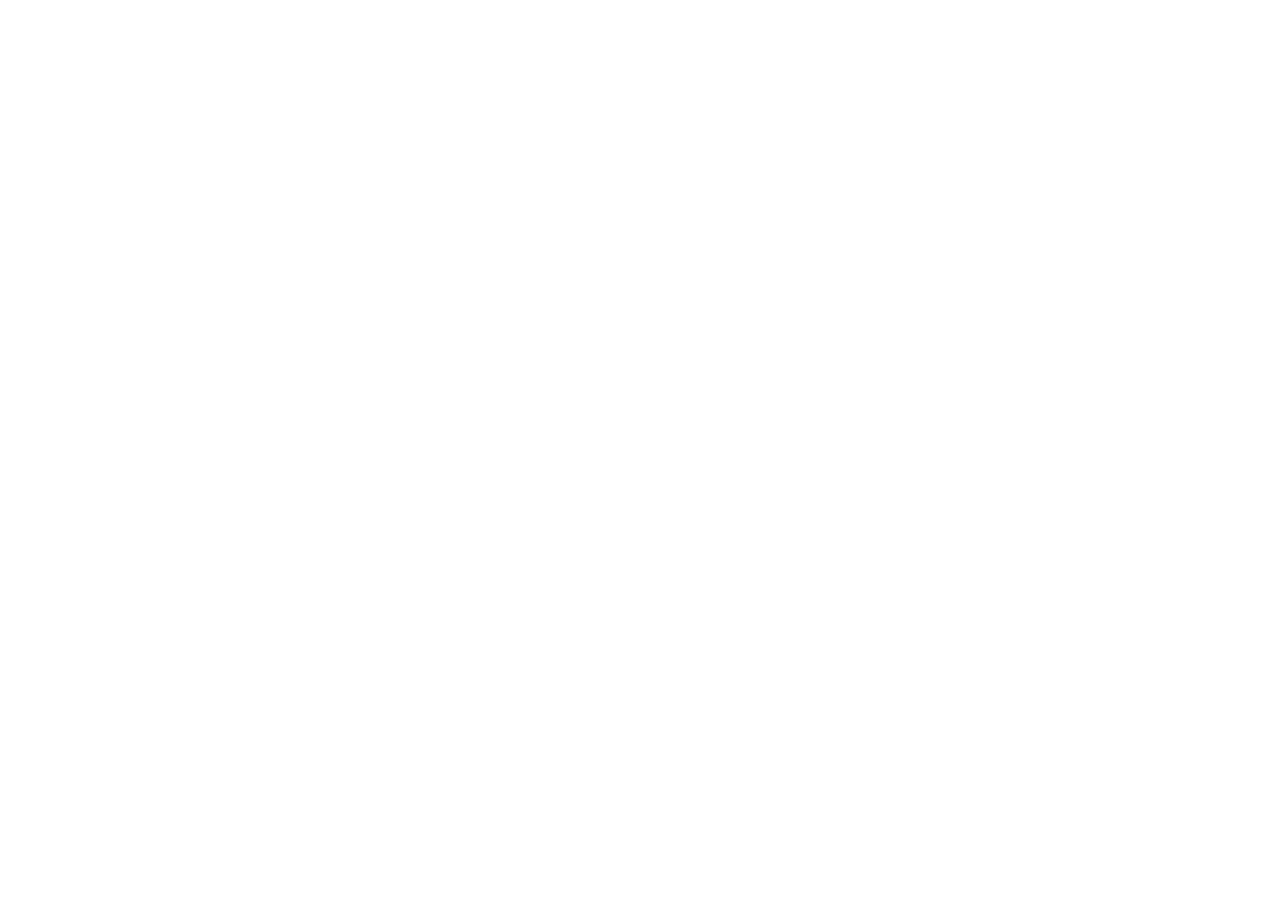
==== index.html @ c1594e07 "1st commit" ====
<html>
<head>
    <script src="https://cdnjs.cloudflare.com/ajax/libs/jquery/3.1.1/jquery.min.js"></script> 
    <script src="https://codepen.io/OfficialAntarctica/pen/2677821722cd9e02c2c882a17c5b2072.js?2"></script> 

</head>
<body>

<div class="base"> 
    <div class="menu"> 
      <div class="icon"> 
          <div class="bar"></div> 
       </div> 
    </div> 
    <div class="icons"> 
       <i class="fa fa-user" aria-hidden="true"></i> 
       <i class="fa fa-calendar-o" aria-hidden="true"></i> 
       <i class="fa fa-tachometer" aria-hidden="true"></i> 
    </div> 
    <div class="section"> 
       <div class="cover1"> 
          <div class="cover2"> 
             <a class="content" href="#calender"></a> 
          </div> 
      </div> 
    </div> 
    <a class="section-static top" href="#profile"></a> 
    <a class="section-static bottom" href="#dashboard"></a> 
 </div> 
</body>
</html>
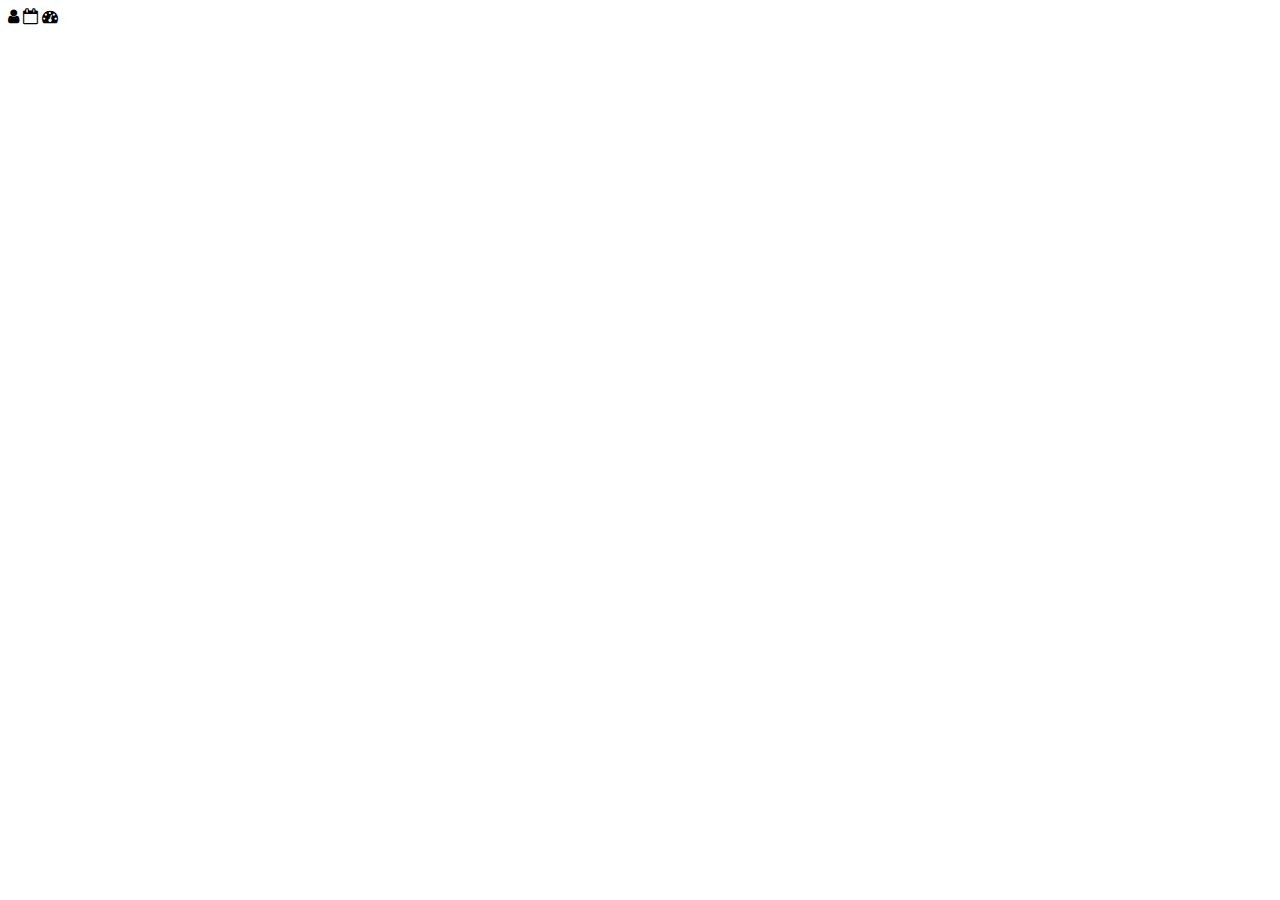
==== commit e53a08ba: "1" ====
--- a/index.html
+++ b/index.html
@@ -1,8 +1,15 @@
+<!DOCTYPE html>
 <html>
 <head>
     <script src="https://cdnjs.cloudflare.com/ajax/libs/jquery/3.1.1/jquery.min.js"></script> 
     <script src="https://codepen.io/OfficialAntarctica/pen/2677821722cd9e02c2c882a17c5b2072.js?2"></script> 
-
+    <link href="https://cdnjs.cloudflare.com/ajax/libs/font-awesome/4.7.0/css/font-awesome.min.css" rel="stylesheet" />
+  <link rel="stylesheet/scss" type="text/css" href="style.scss">
+   <script>
+       $(".menu").click(function(){ 
+       $(this).parent().toggleClass("close"); 
+       }); 
+    </script>
 </head>
 <body>
 
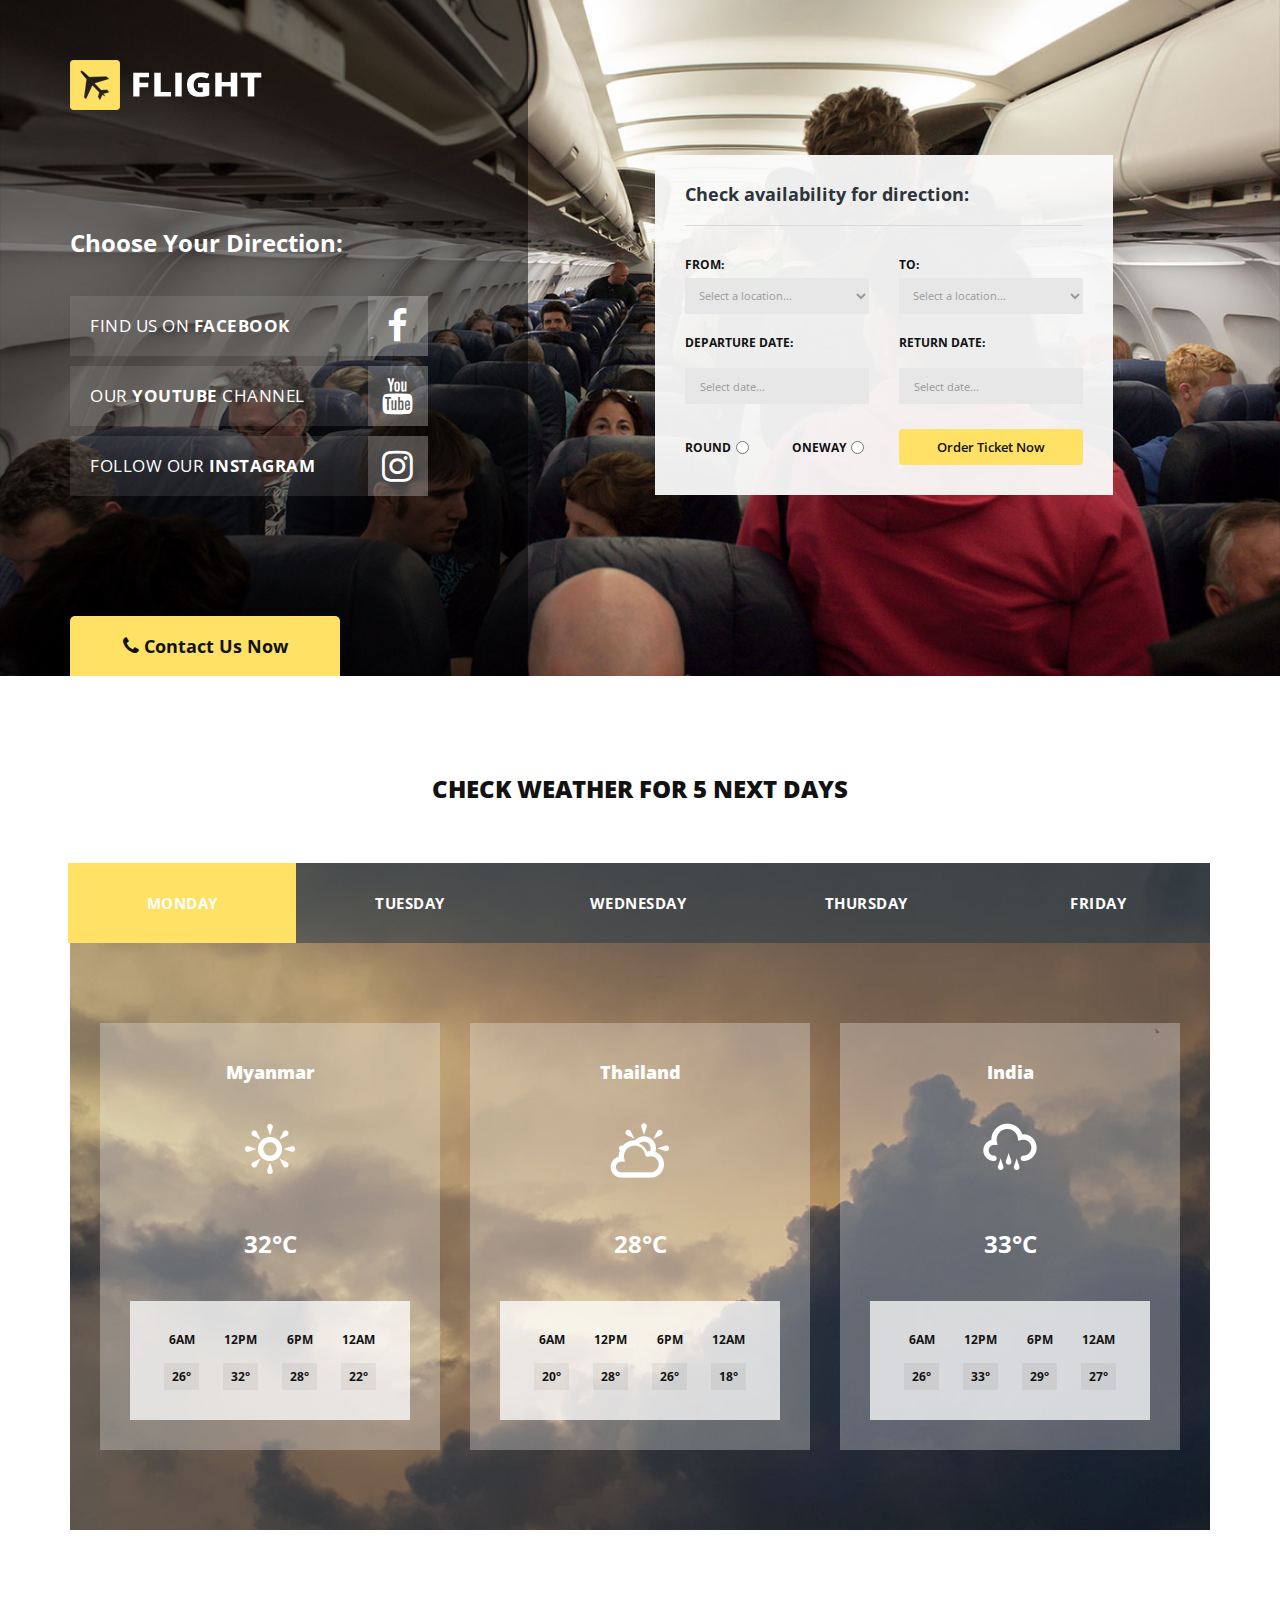
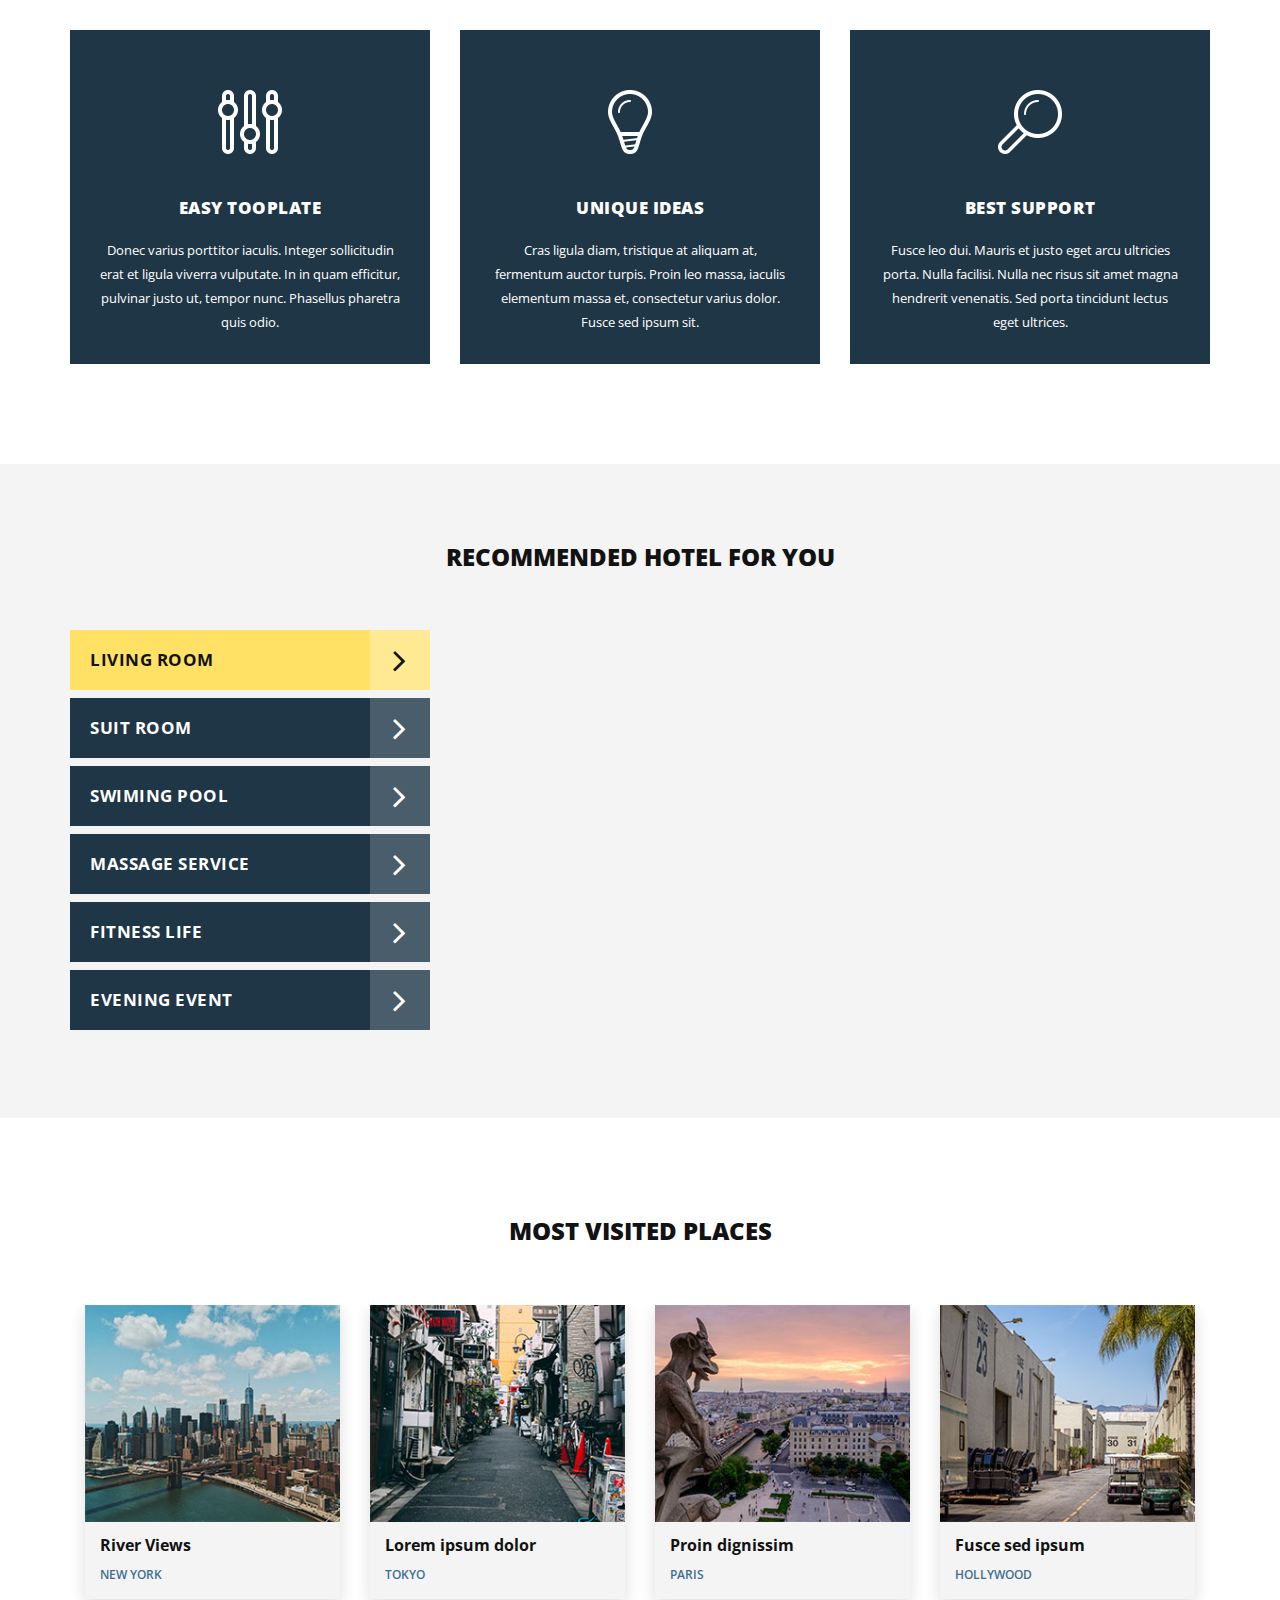
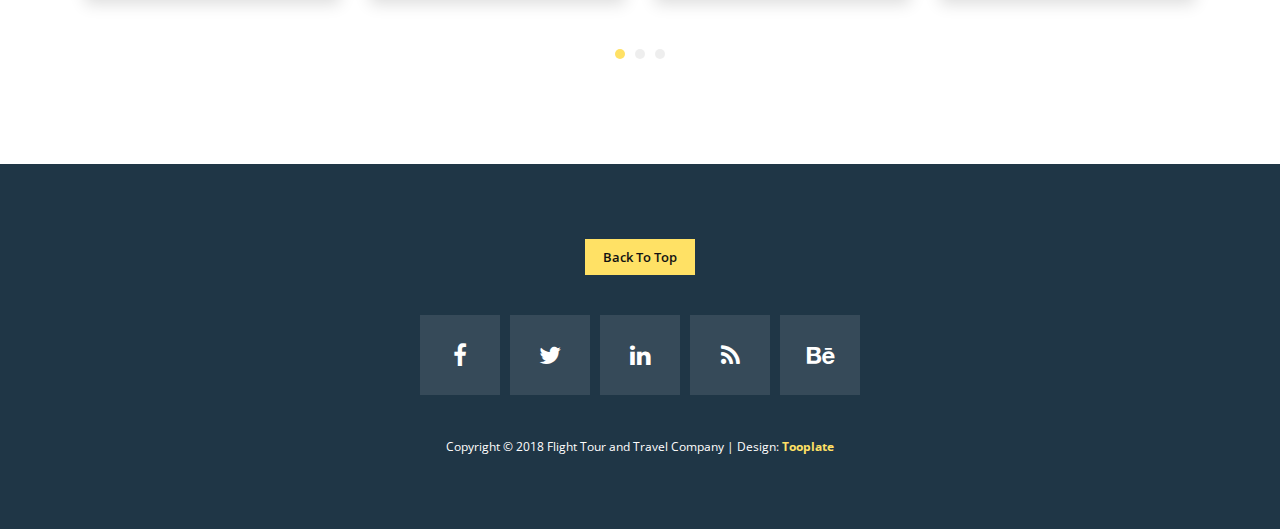
==== commit 2e93552b: "1" ====
--- a/index.html
+++ b/index.html
@@ -1,38 +1,759 @@
 <!DOCTYPE html>
 <html>
-<head>
-    <script src="https://cdnjs.cloudflare.com/ajax/libs/jquery/3.1.1/jquery.min.js"></script> 
-    <script src="https://codepen.io/OfficialAntarctica/pen/2677821722cd9e02c2c882a17c5b2072.js?2"></script> 
-    <link href="https://cdnjs.cloudflare.com/ajax/libs/font-awesome/4.7.0/css/font-awesome.min.css" rel="stylesheet" />
-  <link rel="stylesheet/scss" type="text/css" href="style.scss">
-   <script>
-       $(".menu").click(function(){ 
-       $(this).parent().toggleClass("close"); 
-       }); 
+    <head>
+        <meta charset="utf-8">
+        <meta http-equiv="X-UA-Compatible" content="IE=edge,chrome=1">
+<!--
+
+Template 2093 Flight
+
+http://www.tooplate.com/view/2093-flight
+
+-->
+    	<title>Flight - Travel and Tour</title>
+    
+        <meta name="description" content="">
+        <meta name="viewport" content="width=device-width, initial-scale=1">
+        <link rel="apple-touch-icon" href="apple-touch-icon.png">
+
+        <link rel="stylesheet" href="css/bootstrap.min.css">
+        <link rel="stylesheet" href="css/bootstrap-theme.min.css">
+        <link rel="stylesheet" href="css/fontAwesome.css">
+        <link rel="stylesheet" href="css/hero-slider.css">
+        <link rel="stylesheet" href="css/owl-carousel.css">
+        <link rel="stylesheet" href="css/datepicker.css">
+        <link rel="stylesheet" href="css/tooplate-style.css">
+
+        <link href="https://fonts.googleapis.com/css?family=Open+Sans:300,400,600,700,800" rel="stylesheet">
+
+        <script src="js/vendor/modernizr-2.8.3-respond-1.4.2.min.js"></script>
+    </head>
+
+<body>
+
+    
+    <section class="banner" id="top">
+        <div class="container">
+            <div class="row">
+                <div class="col-md-5">
+                    <div class="left-side">
+                        <div class="logo">
+                            <img src="img/logo.png" alt="Flight Template">
+                        </div>
+                        <div class="tabs-content">
+                            <h4>Choose Your Direction:</h4>
+                            <ul class="social-links">
+                                <li><a href="http://facebook.com">Find us on <em>Facebook</em><i class="fa fa-facebook"></i></a></li>
+                                <li><a href="http://youtube.com">Our <em>YouTube</em> Channel<i class="fa fa-youtube"></i></a></li>
+                                <li><a href="http://instagram.com">Follow our <em>instagram</em><i class="fa fa-instagram"></i></a></li>
+                            </ul>
+                        </div>
+                        <div class="page-direction-button">
+                            <a href="contact.html"><i class="fa fa-phone"></i>Contact Us Now</a>
+                        </div>
+                    </div>
+                </div>
+                <div class="col-md-5 col-md-offset-1">
+                    <section id="first-tab-group" class="tabgroup">
+                        <div id="tab1">
+                            <div class="submit-form">
+                                <h4>Check availability for <em>direction</em>:</h4>
+                                <form id="form-submit" action="" method="get">
+                                    <div class="row">
+                                        <div class="col-md-6">
+                                            <fieldset>
+                                                <label for="from">From:</label>
+                                                <select required name='from' onchange='this.form.()'>
+                                                    <option value="">Select a location...</option>
+                                                    <option value="Cambodia">Cambodia</option>
+                                                    <option value="Hong Kong">Hong Kong</option>
+                                                    <option value="India">India</option>
+                                                    <option value="Japan">Japan</option>
+                                                    <option value="Korea">Korea</option>
+                                                    <option value="Laos">Laos</option>
+                                                    <option value="Myanmar">Myanmar</option>
+                                                    <option value="Singapore">Singapore</option>
+                                                    <option value="Thailand">Thailand</option>
+                                                    <option value="Vietnam">Vietnam</option>
+                                                </select>
+                                            </fieldset>
+                                        </div>
+                                        <div class="col-md-6">
+                                            <fieldset>
+                                                <label for="to">To:</label>
+                                                <select required name='to' onchange='this.form.()'>
+                                                    <option value="">Select a location...</option>
+                                                    <option value="Cambodia">Cambodia</option>
+                                                    <option value="Hong Kong">Hong Kong</option>
+                                                    <option value="India">India</option>
+                                                    <option value="Japan">Japan</option>
+                                                    <option value="Korea">Korea</option>
+                                                    <option value="Laos">Laos</option>
+                                                    <option value="Myanmar">Myanmar</option>
+                                                    <option value="Singapore">Singapore</option>
+                                                    <option value="Thailand">Thailand</option>
+                                                    <option value="Vietnam">Vietnam</option>
+                                                </select>
+                                            </fieldset>
+                                        </div>
+                                        <div class="col-md-6">
+                                            <fieldset>
+                                                <label for="departure">Departure date:</label>
+                                                <input name="deparure" type="text" class="form-control date" id="deparure" placeholder="Select date..." required="" onchange='this.form.()'>
+                                            </fieldset>
+                                        </div>
+                                        <div class="col-md-6">
+                                            <fieldset>
+                                                <label for="return">Return date:</label>
+                                                <input name="return" type="text" class="form-control date" id="return" placeholder="Select date..." required="" onchange='this.form.()'>
+                                            </fieldset>
+                                        </div>
+                                        <div class="col-md-6">
+                                            <div class="radio-select">
+                                                <div class="row">
+                                                    <div class="col-md-6 col-sm-6 col-xs-6">
+                                                        <label for="round">Round</label>
+                                                        <input type="radio" name="trip" id="round" value="round" required="required"onchange='this.form.()'>
+                                                    </div>
+                                                    <div class="col-md-6 col-sm-6 col-xs-6">
+                                                        <label for="oneway">Oneway</label>
+                                                        <input type="radio" name="trip" id="oneway" value="one-way" required="required"onchange='this.form.()'>
+                                                    </div>
+                                                </div>
+                                            </div>
+                                        </div>
+                                        <div class="col-md-6">
+                                            <fieldset>
+                                                <button type="submit" id="form-submit" class="btn">Order Ticket Now</button>
+                                            </fieldset>
+                                        </div>
+                                    </div>
+                                </form>
+                            </div>
+                        </div>
+                    </section>
+                </div>
+            </div>
+        </div>
+    </section>
+
+
+
+    <div class="tabs-content" id="weather">
+        <div class="container">
+            <div class="row">
+                <div class="col-md-12">
+                    <div class="section-heading">
+                        <h2>Check Weather For 5 NEXT Days</h2>
+                    </div>
+                </div>
+                <div class="wrapper">
+                    <div class="col-md-12">
+                        <div class="weather-content">
+                            <div class="row">
+                                <div class="col-md-12">
+                                    <ul class="tabs clearfix" data-tabgroup="second-tab-group">
+                                        <li><a href="#monday" class="active">Monday</a></li>
+                                        <li><a href="#tuesday">Tuesday</a></li>
+                                        <li><a href="#wednesday">Wednesday</a></li>
+                                        <li><a href="#thursday">Thursday</a></li>
+                                        <li><a href="#friday">Friday</a></li>
+                                    </ul>    
+                                </div>
+                                <div class="col-md-12">
+                                    <section id="second-tab-group" class="weathergroup">
+                                        <div id="monday">
+                                            <div class="row">
+                                                <div class="col-md-4">
+                                                    <div class="weather-item">
+                                                        <h6>Myanmar</h6>
+                                                        <div class="weather-icon">
+                                                            <img src="img/weather-icon-03.png" alt="">
+                                                        </div>
+                                                        <span>32&deg;C</span>
+                                                        <ul class="time-weather">
+                                                            <li>6AM <span>26&deg;</span></li>
+                                                            <li>12PM <span>32&deg;</span></li>
+                                                            <li>6PM <span>28&deg;</span></li>
+                                                            <li>12AM <span>22&deg;</span></li>
+                                                        </ul>
+                                                    </div>
+                                                </div>
+                                                <div class="col-md-4">
+                                                    <div class="weather-item">
+                                                        <h6>Thailand</h6>
+                                                        <div class="weather-icon">
+                                                            <img src="img/weather-icon-02.png" alt="">
+                                                        </div>
+                                                        <span>28&deg;C</span>
+                                                        <ul class="time-weather">
+                                                            <li>6AM <span>20&deg;</span></li>
+                                                            <li>12PM <span>28&deg;</span></li>
+                                                            <li>6PM <span>26&deg;</span></li>
+                                                            <li>12AM <span>18&deg;</span></li>
+                                                        </ul>
+                                                    </div>
+                                                </div>
+                                                <div class="col-md-4">
+                                                    <div class="weather-item">
+                                                        <h6>India</h6>
+                                                        <div class="weather-icon">
+                                                            <img src="img/weather-icon-01.png" alt="">
+                                                        </div>
+                                                        <span>33&deg;C</span>
+                                                        <ul class="time-weather">
+                                                            <li>6AM <span>26&deg;</span></li>
+                                                            <li>12PM <span>33&deg;</span></li>
+                                                            <li>6PM <span>29&deg;</span></li>
+                                                            <li>12AM <span>27&deg;</span></li>
+                                                        </ul>
+                                                    </div>
+                                                </div>
+                                            </div>
+                                        </div>
+                                        <div id="tuesday">
+                                            <div class="row">
+                                                <div class="col-md-4">
+                                                    <div class="weather-item">
+                                                        <h6>Myanmar</h6>
+                                                        <div class="weather-icon">
+                                                            <img src="img/weather-icon-02.png" alt="">
+                                                        </div>
+                                                        <span>28&deg;C</span>
+                                                        <ul class="time-weather">
+                                                            <li>6AM <span>18&deg;</span></li>
+                                                            <li>12PM <span>27&deg;</span></li>
+                                                            <li>6PM <span>25&deg;</span></li>
+                                                            <li>12AM <span>17&deg;</span></li>
+                                                        </ul>
+                                                    </div>
+                                                </div>
+                                                <div class="col-md-4">
+                                                    <div class="weather-item">
+                                                        <h6>Thailand</h6>
+                                                        <div class="weather-icon">
+                                                            <img src="img/weather-icon-03.png" alt="">
+                                                        </div>
+                                                        <span>31&deg;C</span>
+                                                        <ul class="time-weather">
+                                                            <li>6AM <span>19&deg;</span></li>
+                                                            <li>12PM <span>28&deg;</span></li>
+                                                            <li>6PM <span>22&deg;</span></li>
+                                                            <li>12AM <span>18&deg;</span></li>
+                                                        </ul>
+                                                    </div>
+                                                </div>
+                                                <div class="col-md-4">
+                                                    <div class="weather-item">
+                                                        <h6>India</h6>
+                                                        <div class="weather-icon">
+                                                            <img src="img/weather-icon-01.png" alt="">
+                                                        </div>
+                                                        <span>26&deg;C</span>
+                                                        <ul class="time-weather">
+                                                            <li>6AM <span>19&deg;</span></li>
+                                                            <li>12PM <span>26&deg;</span></li>
+                                                            <li>6PM <span>22&deg;</span></li>
+                                                            <li>12AM <span>20&deg;</span></li>
+                                                        </ul>
+                                                    </div>
+                                                </div>
+                                            </div>
+                                        </div>
+                                        <div id="wednesday">
+                                            <div class="row">
+                                                <div class="col-md-4">
+                                                    <div class="weather-item">
+                                                        <h6>Myanmar</h6>
+                                                        <div class="weather-icon">
+                                                            <img src="img/weather-icon-03.png" alt="">
+                                                        </div>
+                                                        <span>31&deg;C</span>
+                                                        <ul class="time-weather">
+                                                            <li>6AM <span>19&deg;</span></li>
+                                                            <li>12PM <span>28&deg;</span></li>
+                                                            <li>6PM <span>22&deg;</span></li>
+                                                            <li>12AM <span>18&deg;</span></li>
+                                                        </ul>
+                                                    </div>
+                                                </div>
+                                                <div class="col-md-4">
+                                                    <div class="weather-item">
+                                                        <h6>Thailand</h6>
+                                                        <div class="weather-icon">
+                                                            <img src="img/weather-icon-01.png" alt="">
+                                                        </div>
+                                                        <span>34&deg;C</span>
+                                                        <ul class="time-weather">
+                                                            <li>6AM <span>28&deg;</span></li>
+                                                            <li>12PM <span>34&deg;</span></li>
+                                                            <li>6PM <span>30&deg;</span></li>
+                                                            <li>12AM <span>29&deg;</span></li>
+                                                        </ul>
+                                                    </div>
+                                                </div>
+                                                <div class="col-md-4">
+                                                    <div class="weather-item">
+                                                        <h6>India</h6>
+                                                        <div class="weather-icon">
+                                                            <img src="img/weather-icon-02.png" alt="">
+                                                        </div>
+                                                        <span>28&deg;C</span>
+                                                        <ul class="time-weather">
+                                                            <li>6AM <span>18&deg;</span></li>
+                                                            <li>12PM <span>27&deg;</span></li>
+                                                            <li>6PM <span>25&deg;</span></li>
+                                                            <li>12AM <span>17&deg;</span></li>
+                                                        </ul>
+                                                    </div>
+                                                </div>
+                                            </div>
+                                        </div>
+                                        <div id="thursday">
+                                            <div class="row">
+                                                <div class="col-md-4">
+                                                    <div class="weather-item">
+                                                        <h6>Myanmar</h6>
+                                                        <div class="weather-icon">
+                                                            <img src="img/weather-icon-01.png" alt="">
+                                                        </div>
+                                                        <span>27&deg;C</span>
+                                                        <ul class="time-weather">
+                                                            <li>6AM <span>21&deg;</span></li>
+                                                            <li>12PM <span>27&deg;</span></li>
+                                                            <li>6PM <span>22&deg;</span></li>
+                                                            <li>12AM <span>18&deg;</span></li>
+                                                        </ul>
+                                                    </div>
+                                                </div>
+                                                <div class="col-md-4">
+                                                    <div class="weather-item">
+                                                        <h6>Thailand</h6>
+                                                        <div class="weather-icon">
+                                                            <img src="img/weather-icon-02.png" alt="">
+                                                        </div>
+                                                        <span>28&deg;C</span>
+                                                        <ul class="time-weather">
+                                                            <li>6AM <span>18&deg;</span></li>
+                                                            <li>12PM <span>27&deg;</span></li>
+                                                            <li>6PM <span>25&deg;</span></li>
+                                                            <li>12AM <span>17&deg;</span></li>
+                                                        </ul>
+                                                    </div>
+                                                </div>
+                                                <div class="col-md-4">
+                                                    <div class="weather-item">
+                                                        <h6>India</h6>
+                                                        <div class="weather-icon">
+                                                            <img src="img/weather-icon-03.png" alt="">
+                                                        </div>
+                                                        <span>31&deg;C</span>
+                                                        <ul class="time-weather">
+                                                            <li>6AM <span>19&deg;</span></li>
+                                                            <li>12PM <span>28&deg;</span></li>
+                                                            <li>6PM <span>22&deg;</span></li>
+                                                            <li>12AM <span>18&deg;</span></li>
+                                                        </ul>
+                                                    </div>
+                                                </div>
+                                            </div>
+                                        </div>
+                                        <div id="friday">
+                                            <div class="row">
+                                                <div class="col-md-4">
+                                                    <div class="weather-item">
+                                                        <h6>Myanmar</h6>
+                                                        <div class="weather-icon">
+                                                            <img src="img/weather-icon-03.png" alt="">
+                                                        </div>
+                                                        <span>33&deg;C</span>
+                                                        <ul class="time-weather">
+                                                            <li>6AM <span>28&deg;</span></li>
+                                                            <li>12PM <span>33&deg;</span></li>
+                                                            <li>6PM <span>29&deg;</span></li>
+                                                            <li>12AM <span>27&deg;</span></li>
+                                                        </ul>
+                                                    </div>
+                                                </div>
+                                                <div class="col-md-4">
+                                                    <div class="weather-item">
+                                                        <h6>Thailand</h6>
+                                                        <div class="weather-icon">
+                                                            <img src="img/weather-icon-02.png" alt="">
+                                                        </div>
+                                                        <span>31&deg;C</span>
+                                                        <ul class="time-weather">
+                                                            <li>6AM <span>24&deg;</span></li>
+                                                            <li>12PM <span>31&deg;</span></li>
+                                                            <li>6PM <span>26&deg;</span></li>
+                                                            <li>12AM <span>23&deg;</span></li>
+                                                        </ul>
+                                                    </div>
+                                                </div>
+                                                <div class="col-md-4">
+                                                    <div class="weather-item">
+                                                        <h6>India</h6>
+                                                        <div class="weather-icon">
+                                                            <img src="img/weather-icon-01.png" alt="">
+                                                        </div>
+                                                        <span>28&deg;C</span>
+                                                        <ul class="time-weather">
+                                                            <li>6AM <span>24&deg;</span></li>
+                                                            <li>12PM <span>28&deg;</span></li>
+                                                            <li>6PM <span>26&deg;</span></li>
+                                                            <li>12AM <span>22&deg;</span></li>
+                                                        </ul>
+                                                    </div>
+                                                </div>
+                                            </div>
+                                        </div>
+                                    </section>
+                                </div>
+                            </div>
+                        </div>
+                    </div>
+                </div>
+            </div>
+        </div>
+    </div>
+
+
+    <section class="services">
+        <div class="container">
+            <div class="row">
+                <div class="col-md-4">
+                    <div class="service-item first-service">
+                        <div class="service-icon"></div>
+                        <h4>Easy Tooplate</h4>
+                        <p>Donec varius porttitor iaculis. Integer sollicitudin erat et ligula viverra vulputate. In in quam efficitur, pulvinar justo ut, tempor nunc. Phasellus pharetra quis odio.</p>
+                        </a>
+                    </div>
+                </div>
+                <div class="col-md-4">
+                    <div class="service-item second-service">
+                        <div class="service-icon"></div>
+                        <h4>Unique Ideas</h4>
+                        <p>Cras ligula diam, tristique at aliquam at, fermentum auctor turpis. Proin leo massa, iaculis elementum massa et, consectetur varius dolor. Fusce sed ipsum sit.</p>
+                        </a>
+                    </div>
+                </div>
+                <div class="col-md-4">
+                    <div class="service-item third-service">
+                        <div class="service-icon"></div>
+                        <h4>Best Support</h4>
+                        <p>Fusce leo dui. Mauris et justo eget arcu ultricies porta. Nulla facilisi. Nulla nec risus sit amet magna hendrerit venenatis. Sed porta tincidunt lectus eget ultrices.</p>
+                        </a>
+                    </div>
+                </div>
+            </div>
+        </div>
+    </section>
+
+
+    
+    <div class="tabs-content" id="recommended-hotel">
+        <div class="container">
+            <div class="row">
+                <div class="col-md-12">
+                    <div class="section-heading">
+                        <h2>Recommended Hotel For You</h2>
+                    </div>
+                </div>
+                <div class="wrapper">
+                    <div class="col-md-4">
+                            <ul class="tabs clearfix" data-tabgroup="third-tab-group">
+                                <li><a href="#livingroom" class="active">Living Room <i class="fa fa-angle-right"></i></a></li>
+                                <li><a href="#suitroom">Suit Room <i class="fa fa-angle-right"></i></a></li>
+                                <li><a href="#swimingpool">Swiming Pool <i class="fa fa-angle-right"></i></a></li>
+                                <li><a href="#massage">Massage Service <i class="fa fa-angle-right"></i></a></li>
+                                <li><a href="#fitness">Fitness Life <i class="fa fa-angle-right"></i></a></li>
+                                <li><a href="#event">Evening Event <i class="fa fa-angle-right"></i></a></li>
+                            </ul>
+                        </div>
+                    </div>
+                    <div class="col-md-8">
+                        <section id="third-tab-group" class="recommendedgroup">
+                            <div id="livingroom">
+                                <div class="text-content">
+                                    <iframe width="100%" height="400px" src="https://www.youtube.com/embed/rMxTreSFMgE">
+                                    </iframe>
+                                </div>
+                            </div>
+                            <div id="suitroom">
+                                <div class="row">
+                                    <div class="col-md-12">
+                                        <div id="owl-suiteroom" class="owl-carousel owl-theme">
+                                            <div class="item">
+                                                <div class="suiteroom-item">
+                                                    <img src="img/suite-02.jpg" alt="">
+                                                    <div class="text-content">
+                                                        <h4>Clean And Relaxing Room</h4>
+                                                        <span>Aurora Resort</span>
+                                                    </div>
+                                                </div>
+                                            </div>
+                                            <div class="item">
+                                                <div class="suiteroom-item">
+                                                    <img src="img/suite-01.jpg" alt="">
+                                                    <div class="text-content">
+                                                        <h4>Special Suite Room TV</h4>
+                                                        <span>Khao Yai Hotel</span>
+                                                    </div>
+                                                </div>
+                                            </div>
+                                            <div class="item">
+                                                <div class="suiteroom-item">
+                                                    <img src="img/suite-03.jpg" alt="">
+                                                    <div class="text-content">
+                                                        <h4>The Best Sitting</h4>
+                                                        <span>Hotel Grand</span>
+                                                    </div>
+                                                </div>
+                                            </div>
+                                        </div>
+                                    </div>
+                                </div>
+                            </div>
+                            <div id="swimingpool">
+                                <img src="img/swiming-pool.jpg" alt="">
+                                <div class="row">
+                                    <div class="col-md-12">
+                                        <div class="text-content">
+                                            <h4>Lovely View Swiming Pool For Special Guests</h4>
+                                            <span>Victoria Resort and Spa</span>
+                                        </div>
+                                    </div>
+                                </div>
+                            </div>
+                            <div id="massage">
+                                <img src="img/massage-service.jpg" alt="">
+                                <div class="row">
+                                    <div class="col-md-12">
+                                        <div class="text-content">
+                                            <h4>Perfect Place For Relaxation</h4>
+                                            <span>Napali Beach</span>
+                                        </div>
+                                    </div>
+                                </div>
+                            </div>
+                            <div id="fitness">
+                                <img src="img/fitness-service.jpg" alt="">
+                                <div class="row">
+                                    <div class="col-md-12">
+                                        <div class="text-content">
+                                            <h4>Insane Street Workout</h4>
+                                            <span>Hua Hin Beach</span>
+                                        </div>
+                                    </div>
+                                </div>
+                            </div>
+                            <div id="event">
+                                <img src="img/evening-event.jpg" alt="">
+                                <div class="row">
+                                    <div class="col-md-12">
+                                        <div class="text-content">
+                                            <h4>Finest Winery Night</h4>
+                                            <span>Queen Restaurant</span>
+                                        </div>
+                                    </div>
+                                </div>
+                            </div>
+                        </section>
+                    </div>
+                </div>
+            </div>
+        </div>
+    </div>
+
+
+
+
+    <section id="most-visited">
+        <div class="container">
+            <div class="row">
+                <div class="col-md-12">
+                    <div class="section-heading">
+                        <h2>Most Visited Places</h2>
+                    </div>
+                </div>
+                <div class="col-md-12">
+                    <div id="owl-mostvisited" class="owl-carousel owl-theme">
+                        <div class="item col-md-12">
+                            <div class="visited-item">
+                                <img src="img/place-01.jpg" alt="">
+                                <div class="text-content">
+                                    <h4>River Views</h4>
+                                    <span>New York</span>
+                                </div>
+                            </div>
+                        </div>
+                        <div class="item col-md-12">
+                            <div class="visited-item">
+                                <img src="img/place-02.jpg" alt="">
+                                <div class="text-content">
+                                    <h4>Lorem ipsum dolor</h4>
+                                    <span>Tokyo</span>
+                                </div>
+                            </div>
+                        </div>
+                        <div class="item col-md-12">
+                            <div class="visited-item">
+                                <img src="img/place-03.jpg" alt="">
+                                <div class="text-content">
+                                    <h4>Proin dignissim</h4>
+                                    <span>Paris</span>
+                                </div>
+                            </div>
+                        </div>
+                        <div class="item col-md-12">
+                            <div class="visited-item">
+                                <img src="img/place-04.jpg" alt="">
+                                <div class="text-content">
+                                    <h4>Fusce sed ipsum</h4>
+                                    <span>Hollywood</span>
+                                </div>
+                            </div>
+                        </div>
+                        <div class="item col-md-12">
+                            <div class="visited-item">
+                                <img src="img/place-02.jpg" alt="">
+                                <div class="text-content">
+                                    <h4>Vivamus egestas</h4>
+                                    <span>Tokyo</span>
+                                </div>
+                            </div>
+                        </div>
+                        <div class="item col-md-12">
+                            <div class="visited-item">
+                                <img src="img/place-01.jpg" alt="">
+                                <div class="text-content">
+                                    <h4>Aliquam elit metus</h4>
+                                    <span>New York</span>
+                                </div>
+                            </div>
+                        </div>
+                        <div class="item col-md-12">
+                            <div class="visited-item">
+                                <img src="img/place-03.jpg" alt="">
+                                <div class="text-content">
+                                    <h4>Phasellus pharetra</h4>
+                                    <span>Paris</span>
+                                </div>
+                            </div>
+                        </div>
+                        <div class="item col-md-12">
+                            <div class="visited-item">
+                                <img src="img/place-04.jpg" alt="">
+                                <div class="text-content">
+                                    <h4>In in quam efficitur</h4>
+                                    <span>Hollywood</span>
+                                </div>
+                            </div>
+                        </div>
+                        <div class="item col-md-12">
+                            <div class="visited-item">
+                                <img src="img/place-01.jpg" alt="">
+                                <div class="text-content">
+                                    <h4>Sed faucibus odio</h4>
+                                    <span>NEW YORK</span>
+                                </div>
+                            </div>
+                        </div>
+                        <div class="item col-md-12">
+                            <div class="visited-item">
+                                <img src="img/place-02.jpg" alt="">
+                                <div class="text-content">
+                                    <h4>Donec varius porttitor</h4>
+                                    <span>Tokyo</span>
+                                </div>
+                            </div>
+                        </div>
+                    </div>
+                </div>
+            </div>
+        </div>
+    </section>
+
+
+
+    <footer>
+        <div class="container">
+            <div class="row">
+                <div class="col-md-12">
+                    <div class="primary-button">
+                        <a href="#" class="scroll-top">Back To Top</a>
+                    </div>
+                </div>
+                <div class="col-md-12">
+                    <ul class="social-icons">
+                        <li><a href="https://www.facebook.com/tooplate"><i class="fa fa-facebook"></i></a></li>
+                        <li><a href="#"><i class="fa fa-twitter"></i></a></li>
+                        <li><a href="#"><i class="fa fa-linkedin"></i></a></li>
+                        <li><a href="#"><i class="fa fa-rss"></i></a></li>
+                        <li><a href="#"><i class="fa fa-behance"></i></a></li>
+                    </ul>
+                </div>
+                <div class="col-md-12">
+                    <p>Copyright &copy; 2018 Flight Tour and Travel Company
+                
+                | Design: <a href="http://www.tooplate.com" target="_parent"><em>Tooplate</em></a></p>
+                </div>
+            </div>
+        </div>
+    </footer>
+
+
+    
+
+
+    <script src="//ajax.googleapis.com/ajax/libs/jquery/1.11.2/jquery.min.js"></script>
+    <script>window.jQuery || document.write('<script src="js/vendor/jquery-1.11.2.min.js"><\/script>')</script>
+
+    <script src="js/vendor/bootstrap.min.js"></script>
+    
+    <script src="js/datepicker.js"></script>
+    <script src="js/plugins.js"></script>
+    <script src="js/main.js"></script>
+
+    <script src="http://ajax.googleapis.com/ajax/libs/jquery/1.10.2/jquery.min.js" type="text/javascript"></script>
+    <script type="text/javascript">
+    $(document).ready(function() {
+
+        
+
+        // navigation click actions 
+        $('.scroll-link').on('click', function(event){
+            event.preventDefault();
+            var sectionID = $(this).attr("data-id");
+            scrollToID('#' + sectionID, 750);
+        });
+        // scroll to top action
+        $('.scroll-top').on('click', function(event) {
+            event.preventDefault();
+            $('html, body').animate({scrollTop:0}, 'slow');         
+        });
+        // mobile nav toggle
+        $('#nav-toggle').on('click', function (event) {
+            event.preventDefault();
+            $('#main-nav').toggleClass("open");
+        });
+    });
+    // scroll function
+    function scrollToID(id, speed){
+        var offSet = 0;
+        var targetOffset = $(id).offset().top - offSet;
+        var mainNav = $('#main-nav');
+        $('html,body').animate({scrollTop:targetOffset}, speed);
+        if (mainNav.hasClass("open")) {
+            mainNav.css("height", "1px").removeClass("in").addClass("collapse");
+            mainNav.removeClass("open");
+        }
+    }
+    if (typeof console === "undefined") {
+        console = {
+            log: function() { }
+        };
+    }
     </script>
-</head>
-<body>
-
-<div class="base"> 
-    <div class="menu"> 
-      <div class="icon"> 
-          <div class="bar"></div> 
-       </div> 
-    </div> 
-    <div class="icons"> 
-       <i class="fa fa-user" aria-hidden="true"></i> 
-       <i class="fa fa-calendar-o" aria-hidden="true"></i> 
-       <i class="fa fa-tachometer" aria-hidden="true"></i> 
-    </div> 
-    <div class="section"> 
-       <div class="cover1"> 
-          <div class="cover2"> 
-             <a class="content" href="#calender"></a> 
-          </div> 
-      </div> 
-    </div> 
-    <a class="section-static top" href="#profile"></a> 
-    <a class="section-static bottom" href="#dashboard"></a> 
- </div> 
 </body>
 </html>--- a/css/hero-slider.css
+++ b/css/hero-slider.css
@@ -0,0 +1,679 @@
+/* -------------------------------- 
+
+Primary style
+
+-------------------------------- */
+*, *::after, *::before {
+  -webkit-box-sizing: border-box;
+  -moz-box-sizing: border-box;
+  box-sizing: border-box;
+}
+
+html {
+  font-size: 62.5%;
+}
+
+body {
+  font-family: "Open Sans", sans-serif;
+  color: #2c343b;
+  background-color: #f2f2f2;
+}
+
+a {
+  color: #d44457;
+  text-decoration: none;
+}
+
+img {
+  max-width: 100%;
+}
+
+/* -------------------------------- 
+
+Main Components 
+
+-------------------------------- */
+.cd-header {
+  position: absolute;
+  z-index: 2;
+  top: 0;
+  left: 0;
+  width: 100%;
+  height: 50px;
+  background-color: #21272c;
+  -webkit-font-smoothing: antialiased;
+  -moz-osx-font-smoothing: grayscale;
+}
+@media only screen and (min-width: 768px) {
+  .cd-header {
+    height: 70px;
+    background-color: transparent;
+  }
+}
+
+#cd-logo {
+  float: left;
+  margin: 13px 0 0 5%;
+}
+#cd-logo img {
+  display: block;
+}
+@media only screen and (min-width: 768px) {
+  #cd-logo {
+    margin: 23px 0 0 5%;
+  }
+}
+
+.cd-primary-nav {
+  /* mobile first - navigation hidden by default, triggered by tap/click on navigation icon */
+  float: right;
+  margin-right: 5%;
+  width: 44px;
+  height: 100%;
+}
+.cd-primary-nav ul {
+  position: absolute;
+  top: 0;
+  left: 0;
+  width: 100%;
+  -webkit-transform: translateY(-100%);
+  -moz-transform: translateY(-100%);
+  -ms-transform: translateY(-100%);
+  -o-transform: translateY(-100%);
+  transform: translateY(-100%);
+}
+.cd-primary-nav ul.is-visible {
+  box-shadow: 0 3px 8px rgba(0, 0, 0, 0.2);
+  -webkit-transform: translateY(50px);
+  -moz-transform: translateY(50px);
+  -ms-transform: translateY(50px);
+  -o-transform: translateY(50px);
+  transform: translateY(50px);
+}
+.cd-primary-nav a {
+  display: block;
+  height: 50px;
+  line-height: 50px;
+  padding-left: 5%;
+  background: #21272c;
+  border-top: 1px solid #333c44;
+  color: #ffffff;
+}
+@media only screen and (min-width: 768px) {
+  .cd-primary-nav {
+    /* reset navigation values */
+    width: auto;
+    height: auto;
+    background: none;
+  }
+  .cd-primary-nav ul {
+    position: static;
+    width: auto;
+    -webkit-transform: translateY(0);
+    -moz-transform: translateY(0);
+    -ms-transform: translateY(0);
+    -o-transform: translateY(0);
+    transform: translateY(0);
+    line-height: 70px;
+  }
+  .cd-primary-nav ul.is-visible {
+    -webkit-transform: translateY(0);
+    -moz-transform: translateY(0);
+    -ms-transform: translateY(0);
+    -o-transform: translateY(0);
+    transform: translateY(0);
+  }
+  .cd-primary-nav li {
+    display: inline-block;
+    margin-left: 1em;
+  }
+  .cd-primary-nav a {
+    display: inline-block;
+    height: auto;
+    font-weight: 600;
+    line-height: normal;
+    background: transparent;
+    padding: .6em 1em;
+    border-top: none;
+  }
+}
+
+/* -------------------------------- 
+
+Slider
+
+-------------------------------- */
+.cd-hero {
+  position: relative;
+  -webkit-font-smoothing: antialiased;
+  -moz-osx-font-smoothing: grayscale;
+}
+
+.cd-hero-slider {
+  position: relative;
+  height: 360px;
+  overflow: hidden;
+}
+.cd-hero-slider li {
+  position: absolute;
+  top: 0;
+  left: 0;
+  width: 100%;
+  height: 100%;
+  -webkit-transform: translateX(100%);
+  -moz-transform: translateX(100%);
+  -ms-transform: translateX(100%);
+  -o-transform: translateX(100%);
+  transform: translateX(100%);
+}
+.cd-hero-slider li.selected {
+  /* this is the visible slide */
+  position: relative;
+  -webkit-transform: translateX(0);
+  -moz-transform: translateX(0);
+  -ms-transform: translateX(0);
+  -o-transform: translateX(0);
+  transform: translateX(0);
+}
+.cd-hero-slider li.move-left {
+  /* slide hidden on the left */
+  -webkit-transform: translateX(-100%);
+  -moz-transform: translateX(-100%);
+  -ms-transform: translateX(-100%);
+  -o-transform: translateX(-100%);
+  transform: translateX(-100%);
+}
+.cd-hero-slider li.is-moving, .cd-hero-slider li.selected {
+  /* the is-moving class is assigned to the slide which is moving outside the viewport */
+  -webkit-transition: -webkit-transform 0.5s;
+  -moz-transition: -moz-transform 0.5s;
+  transition: transform 0.5s;
+}
+@media only screen and (min-width: 768px) {
+  .cd-hero-slider {
+    height: 500px;
+  }
+}
+@media only screen and (min-width: 1170px) {
+  .cd-hero-slider {
+    height: 680px;
+  }
+}
+
+/* -------------------------------- 
+
+Single slide style
+
+-------------------------------- */
+.cd-hero-slider li {
+  background-position: center center;
+  background-size: cover;
+  background-repeat: no-repeat;
+}
+.cd-hero-slider li:first-of-type {
+  background-image: url(../img/slide_01.jpg);
+}
+.cd-hero-slider li:nth-of-type(2) {
+  background-image: url(../img/slide_02.jpg);
+}
+.cd-hero-slider li:nth-of-type(3) {
+  background-image: url(../img/slide_03.jpg);
+}
+.cd-hero-slider .cd-full-width,
+.cd-hero-slider .cd-half-width {
+  position: absolute;
+  width: 100%;
+  height: 100%;
+  z-index: 1;
+  left: 0;
+  top: 0;
+  /* this padding is used to align the text */
+  padding-top: 150px;
+  text-align: center;
+  /* Force Hardware Acceleration in WebKit */
+  -webkit-backface-visibility: hidden;
+  backface-visibility: hidden;
+  -webkit-transform: translateZ(0);
+  -moz-transform: translateZ(0);
+  -ms-transform: translateZ(0);
+  -o-transform: translateZ(0);
+  transform: translateZ(0);
+}
+.cd-hero-slider .cd-img-container {
+  /* hide image on mobile device */
+  display: none;
+}
+.cd-hero-slider .cd-img-container img {
+  position: absolute;
+  left: 50%;
+  top: 50%;
+  bottom: auto;
+  right: auto;
+  -webkit-transform: translateX(-50%) translateY(-50%);
+  -moz-transform: translateX(-50%) translateY(-50%);
+  -ms-transform: translateX(-50%) translateY(-50%);
+  -o-transform: translateX(-50%) translateY(-50%);
+  transform: translateX(-50%) translateY(-50%);
+}
+.cd-hero-slider .cd-bg-video-wrapper {
+  /* hide video on mobile device */
+  display: none;
+  position: absolute;
+  top: 0;
+  left: 0;
+  width: 100%;
+  height: 100%;
+  overflow: hidden;
+}
+.cd-hero-slider .cd-bg-video-wrapper video {
+  /* you won't see this element in the html, but it will be injected using js */
+  display: block;
+  min-height: 100%;
+  min-width: 100%;
+  max-width: none;
+  height: auto;
+  width: auto;
+  position: absolute;
+  left: 50%;
+  top: 50%;
+  bottom: auto;
+  right: auto;
+  -webkit-transform: translateX(-50%) translateY(-50%);
+  -moz-transform: translateX(-50%) translateY(-50%);
+  -ms-transform: translateX(-50%) translateY(-50%);
+  -o-transform: translateX(-50%) translateY(-50%);
+  transform: translateX(-50%) translateY(-50%);
+}
+.cd-hero-slider h2, .cd-hero-slider p {
+  text-shadow: 0 1px 3px rgba(0, 0, 0, 0.1);
+  line-height: 1.2;
+  margin: 0 auto 14px;
+  color: #ffffff;
+  width: 90%;
+  max-width: 400px;
+}
+.cd-hero-slider h2 {
+  font-size: 2.4rem;
+}
+.cd-hero-slider p {
+  font-size: 1.4rem;
+  line-height: 1.4;
+}
+.cd-hero-slider .cd-btn {
+  display: inline-block;
+  padding: 1.2em 1.4em;
+  margin-top: .8em;
+  background-color: rgba(212, 68, 87, 0.9);
+  font-size: 1.3rem;
+  font-weight: 700;
+  letter-spacing: 1px;
+  color: #ffffff;
+  text-transform: uppercase;
+  box-shadow: 0 3px 6px rgba(0, 0, 0, 0.1);
+  -webkit-transition: background-color 0.2s;
+  -moz-transition: background-color 0.2s;
+  transition: background-color 0.2s;
+}
+.cd-hero-slider .cd-btn.secondary {
+  background-color: rgba(22, 26, 30, 0.8);
+}
+.cd-hero-slider .cd-btn:nth-of-type(2) {
+  margin-left: 1em;
+}
+.no-touch .cd-hero-slider .cd-btn:hover {
+  background-color: #d44457;
+}
+.no-touch .cd-hero-slider .cd-btn.secondary:hover {
+  background-color: #161a1e;
+}
+@media only screen and (min-width: 768px) {
+  .cd-hero-slider .cd-full-width,
+  .cd-hero-slider .cd-half-width {
+    padding-top: 200px;
+  }
+  .cd-hero-slider .cd-bg-video-wrapper {
+    display: block;
+  }
+  .cd-hero-slider .cd-half-width {
+    width: 45%;
+  }
+  .cd-hero-slider .cd-half-width:first-of-type {
+    left: 5%;
+  }
+  .cd-hero-slider .cd-half-width:nth-of-type(2) {
+    right: 5%;
+    left: auto;
+  }
+  .cd-hero-slider .cd-img-container {
+    display: block;
+  }
+  .cd-hero-slider h2, .cd-hero-slider p {
+    max-width: 520px;
+  }
+  .cd-hero-slider h2 {
+    font-size: 2.4em;
+    font-weight: 300;
+  }
+  .cd-hero-slider .cd-btn {
+    font-size: 1.4rem;
+  }
+}
+@media only screen and (min-width: 1170px) {
+  .cd-hero-slider .cd-full-width,
+  .cd-hero-slider .cd-half-width {
+    padding-top: 250px;
+  }
+  .cd-hero-slider h2, .cd-hero-slider p {
+    margin-bottom: 20px;
+  }
+  .cd-hero-slider h2 {
+    font-size: 3.2em;
+  }
+  .cd-hero-slider p {
+    font-size: 1.6rem;
+  }
+}
+
+/* -------------------------------- 
+
+Single slide animation
+
+-------------------------------- */
+@media only screen and (min-width: 768px) {
+  .cd-hero-slider .cd-half-width {
+    opacity: 0;
+    -webkit-transform: translateX(40px);
+    -moz-transform: translateX(40px);
+    -ms-transform: translateX(40px);
+    -o-transform: translateX(40px);
+    transform: translateX(40px);
+  }
+  .cd-hero-slider .move-left .cd-half-width {
+    -webkit-transform: translateX(-40px);
+    -moz-transform: translateX(-40px);
+    -ms-transform: translateX(-40px);
+    -o-transform: translateX(-40px);
+    transform: translateX(-40px);
+  }
+  .cd-hero-slider .selected .cd-half-width {
+    /* this is the visible slide */
+    opacity: 1;
+    -webkit-transform: translateX(0);
+    -moz-transform: translateX(0);
+    -ms-transform: translateX(0);
+    -o-transform: translateX(0);
+    transform: translateX(0);
+  }
+  .cd-hero-slider .is-moving .cd-half-width {
+    /* this is the slide moving outside the viewport 
+    wait for the end of the transition on the <li> parent before set opacity to 0 and translate to 40px/-40px */
+    -webkit-transition: opacity 0s 0.5s, -webkit-transform 0s 0.5s;
+    -moz-transition: opacity 0s 0.5s, -moz-transform 0s 0.5s;
+    transition: opacity 0s 0.5s, transform 0s 0.5s;
+  }
+  .cd-hero-slider li.selected.from-left .cd-half-width:nth-of-type(2),
+  .cd-hero-slider li.selected.from-right .cd-half-width:first-of-type {
+    /* this is the selected slide - different animation if it's entering from left or right */
+    -webkit-transition: opacity 0.4s 0.2s, -webkit-transform 0.5s 0.2s;
+    -moz-transition: opacity 0.4s 0.2s, -moz-transform 0.5s 0.2s;
+    transition: opacity 0.4s 0.2s, transform 0.5s 0.2s;
+  }
+  .cd-hero-slider li.selected.from-left .cd-half-width:first-of-type,
+  .cd-hero-slider li.selected.from-right .cd-half-width:nth-of-type(2) {
+    /* this is the selected slide - different animation if it's entering from left or right */
+    -webkit-transition: opacity 0.4s 0.4s, -webkit-transform 0.5s 0.4s;
+    -moz-transition: opacity 0.4s 0.4s, -moz-transform 0.5s 0.4s;
+    transition: opacity 0.4s 0.4s, transform 0.5s 0.4s;
+  }
+  .cd-hero-slider .cd-full-width h2,
+  .cd-hero-slider .cd-full-width p,
+  .cd-hero-slider .cd-full-width .cd-btn {
+    opacity: 0;
+    -webkit-transform: translateX(100px);
+    -moz-transform: translateX(100px);
+    -ms-transform: translateX(100px);
+    -o-transform: translateX(100px);
+    transform: translateX(100px);
+  }
+  .cd-hero-slider .move-left .cd-full-width h2,
+  .cd-hero-slider .move-left .cd-full-width p,
+  .cd-hero-slider .move-left .cd-full-width .cd-btn {
+    opacity: 0;
+    -webkit-transform: translateX(-100px);
+    -moz-transform: translateX(-100px);
+    -ms-transform: translateX(-100px);
+    -o-transform: translateX(-100px);
+    transform: translateX(-100px);
+  }
+  .cd-hero-slider .selected .cd-full-width h2,
+  .cd-hero-slider .selected .cd-full-width p,
+  .cd-hero-slider .selected .cd-full-width .cd-btn {
+    /* this is the visible slide */
+    opacity: 1;
+    -webkit-transform: translateX(0);
+    -moz-transform: translateX(0);
+    -ms-transform: translateX(0);
+    -o-transform: translateX(0);
+    transform: translateX(0);
+  }
+  .cd-hero-slider li.is-moving .cd-full-width h2,
+  .cd-hero-slider li.is-moving .cd-full-width p,
+  .cd-hero-slider li.is-moving .cd-full-width .cd-btn {
+    /* this is the slide moving outside the viewport 
+    wait for the end of the transition on the li parent before set opacity to 0 and translate to 100px/-100px */
+    -webkit-transition: opacity 0s 0.5s, -webkit-transform 0s 0.5s;
+    -moz-transition: opacity 0s 0.5s, -moz-transform 0s 0.5s;
+    transition: opacity 0s 0.5s, transform 0s 0.5s;
+  }
+  .cd-hero-slider li.selected h2 {
+    -webkit-transition: opacity 0.4s 0.2s, -webkit-transform 0.5s 0.2s;
+    -moz-transition: opacity 0.4s 0.2s, -moz-transform 0.5s 0.2s;
+    transition: opacity 0.4s 0.2s, transform 0.5s 0.2s;
+  }
+  .cd-hero-slider li.selected p {
+    -webkit-transition: opacity 0.4s 0.3s, -webkit-transform 0.5s 0.3s;
+    -moz-transition: opacity 0.4s 0.3s, -moz-transform 0.5s 0.3s;
+    transition: opacity 0.4s 0.3s, transform 0.5s 0.3s;
+  }
+  .cd-hero-slider li.selected .cd-btn {
+    -webkit-transition: opacity 0.4s 0.4s, -webkit-transform 0.5s 0.4s, background-color 0.2s 0s;
+    -moz-transition: opacity 0.4s 0.4s, -moz-transform 0.5s 0.4s, background-color 0.2s 0s;
+    transition: opacity 0.4s 0.4s, transform 0.5s 0.4s, background-color 0.2s 0s;
+  }
+}
+/* -------------------------------- 
+
+Slider navigation
+
+-------------------------------- */
+.cd-slider-nav {
+  display: none;
+  position: absolute;
+  width: 100%;
+  bottom: 0;
+  z-index: 2;
+  text-align: center;
+  height: 55px;
+  background-color: rgba(0, 1, 1, 0.5);
+}
+.cd-slider-nav nav, .cd-slider-nav ul, .cd-slider-nav li, .cd-slider-nav a {
+  height: 100%;
+}
+.cd-slider-nav nav {
+  display: inline-block;
+  position: relative;
+}
+.cd-slider-nav .cd-marker {
+  position: absolute;
+  bottom: 0;
+  left: 0;
+  width: 60px;
+  height: 100%;
+  color: #d44457;
+  background-color: #ffffff;
+  box-shadow: inset 0 2px 0 currentColor;
+  -webkit-transition: -webkit-transform 0.2s, box-shadow 0.2s;
+  -moz-transition: -moz-transform 0.2s, box-shadow 0.2s;
+  transition: transform 0.2s, box-shadow 0.2s;
+}
+.cd-slider-nav .cd-marker.item-2 {
+  -webkit-transform: translateX(100%);
+  -moz-transform: translateX(100%);
+  -ms-transform: translateX(100%);
+  -o-transform: translateX(100%);
+  transform: translateX(100%);
+}
+.cd-slider-nav .cd-marker.item-3 {
+  -webkit-transform: translateX(200%);
+  -moz-transform: translateX(200%);
+  -ms-transform: translateX(200%);
+  -o-transform: translateX(200%);
+  transform: translateX(200%);
+}
+.cd-slider-nav .cd-marker.item-4 {
+  -webkit-transform: translateX(300%);
+  -moz-transform: translateX(300%);
+  -ms-transform: translateX(300%);
+  -o-transform: translateX(300%);
+  transform: translateX(300%);
+}
+.cd-slider-nav .cd-marker.item-5 {
+  -webkit-transform: translateX(400%);
+  -moz-transform: translateX(400%);
+  -ms-transform: translateX(400%);
+  -o-transform: translateX(400%);
+  transform: translateX(400%);
+}
+.cd-slider-nav ul::after {
+  clear: both;
+  content: "";
+  display: table;
+}
+.cd-slider-nav li {
+  display: inline-block;
+  width: 60px;
+  float: left;
+}
+.cd-slider-nav li.selected a {
+  color: #2c343b;
+}
+.no-touch .cd-slider-nav li.selected a:hover {
+  background-color: transparent;
+}
+.cd-slider-nav a {
+  display: block;
+  position: relative;
+  padding-top: 35px;
+  font-size: 1rem;
+  font-weight: 700;
+  color: #a8b4be;
+  -webkit-transition: background-color 0.2s;
+  -moz-transition: background-color 0.2s;
+  transition: background-color 0.2s;
+}
+.cd-slider-nav a::before {
+  content: '';
+  position: absolute;
+  width: 24px;
+  height: 24px;
+  top: 8px;
+  left: 50%;
+  right: auto;
+  -webkit-transform: translateX(-50%);
+  -moz-transform: translateX(-50%);
+  -ms-transform: translateX(-50%);
+  -o-transform: translateX(-50%);
+  transform: translateX(-50%);
+}
+.no-touch .cd-slider-nav a:hover {
+  background-color: rgba(0, 1, 1, 0.5);
+}
+.cd-slider-nav li:first-of-type a::before {
+  background-position: 0 0;
+}
+.cd-slider-nav li.selected:first-of-type a::before {
+  background-position: 0 -24px;
+}
+.cd-slider-nav li:nth-of-type(2) a::before {
+  background-position: -24px 0;
+}
+.cd-slider-nav li.selected:nth-of-type(2) a::before {
+  background-position: -24px -24px;
+}
+.cd-slider-nav li:nth-of-type(3) a::before {
+  background-position: -48px 0;
+}
+.cd-slider-nav li.selected:nth-of-type(3) a::before {
+  background-position: -48px -24px;
+}
+.cd-slider-nav li:nth-of-type(4) a::before {
+  background-position: -72px 0;
+}
+.cd-slider-nav li.selected:nth-of-type(4) a::before {
+  background-position: -72px -24px;
+}
+.cd-slider-nav li:nth-of-type(5) a::before {
+  background-position: -96px 0;
+}
+.cd-slider-nav li.selected:nth-of-type(5) a::before {
+  background-position: -96px -24px;
+}
+@media only screen and (min-width: 768px) {
+  .cd-slider-nav {
+    height: 80px;
+  }
+  .cd-slider-nav .cd-marker,
+  .cd-slider-nav li {
+    width: 95px;
+  }
+  .cd-slider-nav a {
+    padding-top: 48px;
+    font-size: 1.1rem;
+    text-transform: uppercase;
+  }
+  .cd-slider-nav a::before {
+    top: 18px;
+  }
+}
+
+/* -------------------------------- 
+
+Main content
+
+-------------------------------- */
+.cd-main-content {
+  width: 90%;
+  max-width: 768px;
+  margin: 0 auto;
+  padding: 2em 0;
+}
+.cd-main-content p {
+  font-size: 1.4rem;
+  line-height: 1.8;
+  color: #999999;
+  margin: 2em 0;
+}
+@media only screen and (min-width: 1170px) {
+  .cd-main-content {
+    padding: 3em 0;
+  }
+  .cd-main-content p {
+    font-size: 1.6rem;
+  }
+}
+
+/* -------------------------------- 
+
+Javascript disabled
+
+-------------------------------- */
+.no-js .cd-hero-slider li {
+  display: none;
+}
+.no-js .cd-hero-slider li.selected {
+  display: block;
+}
+
+.no-js .cd-slider-nav {
+  display: none;
+}
--- a/css/owl-carousel.css
+++ b/css/owl-carousel.css
@@ -0,0 +1,210 @@
+/* 
+ *  Core Owl Carousel CSS File
+ *  v1.3.3
+ */
+
+/* clearfix */
+.owl-carousel .owl-wrapper:after {
+  content: ".";
+  display: block;
+  clear: both;
+  visibility: hidden;
+  line-height: 0;
+  height: 0;
+}
+/* display none until init */
+.owl-carousel{
+  display: none;
+  position: relative;
+  width: 100%;
+  -ms-touch-action: pan-y;
+}
+.owl-carousel .owl-wrapper{
+  display: none;
+  position: relative;
+  -webkit-transform: translate3d(0px, 0px, 0px);
+}
+.owl-carousel .owl-wrapper-outer{
+  overflow: hidden;
+  position: relative;
+  width: 100%;
+}
+.owl-carousel .owl-wrapper-outer.autoHeight{
+  -webkit-transition: height 500ms ease-in-out;
+  -moz-transition: height 500ms ease-in-out;
+  -ms-transition: height 500ms ease-in-out;
+  -o-transition: height 500ms ease-in-out;
+  transition: height 500ms ease-in-out;
+}
+  
+.owl-carousel .owl-item{
+  float: left;
+}
+
+.owl-controls {
+  @media (max-width: @screen-sm-max) {
+    top: -120px;
+  }
+  top: -200px;
+  width: 100%;
+  text-align: center;
+  display: inline-block;
+}
+
+.owl-controls a {
+  color: #336699;
+}
+
+.owl-controls a:hover {
+  color: #336699;
+}
+
+.owl-controls .bg-prev {
+  position: absolute;
+  z-index: 1;
+  width: 50px;
+  height: 50px;
+  z-index:10; 
+  background:#fff; 
+  border: 1px solid #336699;
+  -webkit-transform: rotate(45deg);
+  -moz-transform: rotate(45deg);
+  -ms-transform: rotate(45deg);
+  -o-transform: rotate(45deg);
+  transform: rotate(45deg);
+}
+
+.owl-controls .bg-prev:before{
+  content:""; 
+  display:block; 
+  position:absolute; 
+  z-index:-1; 
+  top:3px; 
+  left:3px; 
+  right:3px; 
+  bottom:3px; 
+  border:2px solid #336699
+}
+
+.owl-controls .prev {
+  left: 15px;
+  z-index: 11;
+  position: absolute; 
+  width: 50px;
+  height: 50px;
+  line-height: 32px;
+}
+
+.owl-controls .prev.active {
+  background-image: none;
+  outline: 0;
+  -webkit-box-shadow: none;
+          box-shadow: none;
+}
+
+.owl-controls .prev:active {
+  background-image: none;
+  outline: 0;
+  -webkit-box-shadow: none;
+          box-shadow: none;
+}
+
+.owl-controls .bg-next {
+  position: absolute;
+  float: right;
+  z-index: 1;
+  width: 50px;
+  height: 50px;
+  position:relative; 
+  z-index:10; 
+  background:#fff; 
+  border: 1px solid #336699;
+  -webkit-transform: rotate(45deg);
+  -moz-transform: rotate(45deg);
+  -ms-transform: rotate(45deg);
+  -o-transform: rotate(45deg);
+  transform: rotate(45deg);
+}
+
+.owl-controls .bg-next:before{
+  content:""; 
+  display:block; 
+  position:absolute; 
+  z-index:-1; 
+  top:3px; 
+  left:3px; 
+  right:3px; 
+  bottom:3px; 
+  border:2px solid #336699
+}
+
+.owl-controls .next {
+  right: 15px;
+  z-index: 11;
+  position: absolute; 
+  width: 50px;
+  height: 50px;
+  line-height: 32px;
+}
+
+.owl-controls .next.active {
+  background-image: none;
+  outline: 0;
+  -webkit-box-shadow: none;
+          box-shadow: none;
+}
+
+.owl-controls .next:active {
+  background-image: none;
+  outline: 0;
+  -webkit-box-shadow: none;
+          box-shadow: none;
+}
+
+
+.owl-theme .owl-controls .owl-page{
+  cursor: pointer;
+  display: inline-block;
+  zoom: 1;
+  *display: inline;/*IE7 life-saver */
+}
+.owl-theme .owl-controls .owl-page a{
+  display: block;
+  width: 12px;
+  height: 12px;
+  margin: 0px 5px;
+  filter: Alpha(Opacity=50);/*IE7 fix*/
+  opacity: 0.5;
+  -webkit-border-radius: 20px;
+  -moz-border-radius: 20px;
+  border-radius: 20px;
+  background: transparent;
+  border: 2px solid #888;
+}
+
+.owl-theme .owl-controls .owl-page.active span,
+.owl-theme .owl-controls.clickable .owl-page:hover span{
+  filter: Alpha(Opacity=100);/*IE7 fix*/
+  opacity: 1;
+  display: inline-block;
+}
+.owl-controls {
+  -webkit-user-select: none;
+  -khtml-user-select: none;
+  -moz-user-select: none;
+  -ms-user-select: none;
+  user-select: none;
+  -webkit-tap-highlight-color: rgba(0, 0, 0, 0);
+}
+
+/* fix */
+.owl-carousel  .owl-wrapper,
+.owl-carousel  .owl-item{
+  -webkit-backface-visibility: hidden;
+  -moz-backface-visibility:    hidden;
+  -ms-backface-visibility:     hidden;
+  -webkit-transform: translate3d(0,0,0);
+  -moz-transform: translate3d(0,0,0);
+  -ms-transform: translate3d(0,0,0);
+}
+
--- a/css/datepicker.css
+++ b/css/datepicker.css
@@ -0,0 +1,471 @@
+/*!
+ * Datepicker for Bootstrap v1.7.1 (https://github.com/uxsolutions/bootstrap-datepicker)
+ *
+ * Licensed under the Apache License v2.0 (http://www.apache.org/licenses/LICENSE-2.0)
+ */
+
+.datepicker {
+  padding: 4px;
+  -webkit-border-radius: 4px;
+  -moz-border-radius: 4px;
+  border-radius: 4px;
+  direction: ltr;
+}
+.datepicker-inline {
+  width: 220px;
+}
+.datepicker-rtl {
+  direction: rtl;
+}
+.datepicker-rtl.dropdown-menu {
+  left: auto;
+}
+.datepicker-rtl table tr td span {
+  float: right;
+}
+.datepicker-dropdown {
+  top: 0;
+  left: 0;
+}
+.datepicker-dropdown:before {
+  content: '';
+  display: inline-block;
+  border-left: 7px solid transparent;
+  border-right: 7px solid transparent;
+  border-bottom: 7px solid #999;
+  border-top: 0;
+  border-bottom-color: rgba(0, 0, 0, 0.2);
+  position: absolute;
+}
+.datepicker-dropdown:after {
+  content: '';
+  display: inline-block;
+  border-left: 6px solid transparent;
+  border-right: 6px solid transparent;
+  border-bottom: 6px solid #fff;
+  border-top: 0;
+  position: absolute;
+}
+.datepicker-dropdown.datepicker-orient-left:before {
+  left: 6px;
+}
+.datepicker-dropdown.datepicker-orient-left:after {
+  left: 7px;
+}
+.datepicker-dropdown.datepicker-orient-right:before {
+  right: 6px;
+}
+.datepicker-dropdown.datepicker-orient-right:after {
+  right: 7px;
+}
+.datepicker-dropdown.datepicker-orient-bottom:before {
+  top: -7px;
+}
+.datepicker-dropdown.datepicker-orient-bottom:after {
+  top: -6px;
+}
+.datepicker-dropdown.datepicker-orient-top:before {
+  bottom: -7px;
+  border-bottom: 0;
+  border-top: 7px solid #999;
+}
+.datepicker-dropdown.datepicker-orient-top:after {
+  bottom: -6px;
+  border-bottom: 0;
+  border-top: 6px solid #fff;
+}
+.datepicker table {
+  margin: 0;
+  -webkit-touch-callout: none;
+  -webkit-user-select: none;
+  -khtml-user-select: none;
+  -moz-user-select: none;
+  -ms-user-select: none;
+  user-select: none;
+}
+.datepicker td,
+.datepicker th {
+  text-align: center;
+  width: 20px;
+  height: 20px;
+  -webkit-border-radius: 4px;
+  -moz-border-radius: 4px;
+  border-radius: 4px;
+  border: none;
+}
+.table-striped .datepicker table tr td,
+.table-striped .datepicker table tr th {
+  background-color: transparent;
+}
+.datepicker table tr td.day:hover,
+.datepicker table tr td.day.focused {
+  background: #eee;
+  cursor: pointer;
+}
+.datepicker table tr td.old,
+.datepicker table tr td.new {
+  color: #999;
+}
+.datepicker table tr td.disabled,
+.datepicker table tr td.disabled:hover {
+  background: none;
+  color: #999;
+  cursor: default;
+}
+.datepicker table tr td.highlighted {
+  background: #d9edf7;
+  border-radius: 0;
+}
+.datepicker table tr td.today,
+.datepicker table tr td.today:hover,
+.datepicker table tr td.today.disabled,
+.datepicker table tr td.today.disabled:hover {
+  background-color: #fde19a;
+  background-image: -moz-linear-gradient(to bottom, #fdd49a, #fdf59a);
+  background-image: -ms-linear-gradient(to bottom, #fdd49a, #fdf59a);
+  background-image: -webkit-gradient(linear, 0 0, 0 100%, from(#fdd49a), to(#fdf59a));
+  background-image: -webkit-linear-gradient(to bottom, #fdd49a, #fdf59a);
+  background-image: -o-linear-gradient(to bottom, #fdd49a, #fdf59a);
+  background-image: linear-gradient(to bottom, #fdd49a, #fdf59a);
+  background-repeat: repeat-x;
+  filter: progid:DXImageTransform.Microsoft.gradient(startColorstr='#fdd49a', endColorstr='#fdf59a', GradientType=0);
+  border-color: #fdf59a #fdf59a #fbed50;
+  border-color: rgba(0, 0, 0, 0.1) rgba(0, 0, 0, 0.1) rgba(0, 0, 0, 0.25);
+  filter: progid:DXImageTransform.Microsoft.gradient(enabled=false);
+  color: #000;
+}
+.datepicker table tr td.today:hover,
+.datepicker table tr td.today:hover:hover,
+.datepicker table tr td.today.disabled:hover,
+.datepicker table tr td.today.disabled:hover:hover,
+.datepicker table tr td.today:active,
+.datepicker table tr td.today:hover:active,
+.datepicker table tr td.today.disabled:active,
+.datepicker table tr td.today.disabled:hover:active,
+.datepicker table tr td.today.active,
+.datepicker table tr td.today:hover.active,
+.datepicker table tr td.today.disabled.active,
+.datepicker table tr td.today.disabled:hover.active,
+.datepicker table tr td.today.disabled,
+.datepicker table tr td.today:hover.disabled,
+.datepicker table tr td.today.disabled.disabled,
+.datepicker table tr td.today.disabled:hover.disabled,
+.datepicker table tr td.today[disabled],
+.datepicker table tr td.today:hover[disabled],
+.datepicker table tr td.today.disabled[disabled],
+.datepicker table tr td.today.disabled:hover[disabled] {
+  background-color: #fdf59a;
+}
+.datepicker table tr td.today:active,
+.datepicker table tr td.today:hover:active,
+.datepicker table tr td.today.disabled:active,
+.datepicker table tr td.today.disabled:hover:active,
+.datepicker table tr td.today.active,
+.datepicker table tr td.today:hover.active,
+.datepicker table tr td.today.disabled.active,
+.datepicker table tr td.today.disabled:hover.active {
+  background-color: #fbf069 \9;
+}
+.datepicker table tr td.today:hover:hover {
+  color: #000;
+}
+.datepicker table tr td.today.active:hover {
+  color: #fff;
+}
+.datepicker table tr td.range,
+.datepicker table tr td.range:hover,
+.datepicker table tr td.range.disabled,
+.datepicker table tr td.range.disabled:hover {
+  background: #eee;
+  -webkit-border-radius: 0;
+  -moz-border-radius: 0;
+  border-radius: 0;
+}
+.datepicker table tr td.range.today,
+.datepicker table tr td.range.today:hover,
+.datepicker table tr td.range.today.disabled,
+.datepicker table tr td.range.today.disabled:hover {
+  background-color: #f3d17a;
+  background-image: -moz-linear-gradient(to bottom, #f3c17a, #f3e97a);
+  background-image: -ms-linear-gradient(to bottom, #f3c17a, #f3e97a);
+  background-image: -webkit-gradient(linear, 0 0, 0 100%, from(#f3c17a), to(#f3e97a));
+  background-image: -webkit-linear-gradient(to bottom, #f3c17a, #f3e97a);
+  background-image: -o-linear-gradient(to bottom, #f3c17a, #f3e97a);
+  background-image: linear-gradient(to bottom, #f3c17a, #f3e97a);
+  background-repeat: repeat-x;
+  filter: progid:DXImageTransform.Microsoft.gradient(startColorstr='#f3c17a', endColorstr='#f3e97a', GradientType=0);
+  border-color: #f3e97a #f3e97a #edde34;
+  border-color: rgba(0, 0, 0, 0.1) rgba(0, 0, 0, 0.1) rgba(0, 0, 0, 0.25);
+  filter: progid:DXImageTransform.Microsoft.gradient(enabled=false);
+  -webkit-border-radius: 0;
+  -moz-border-radius: 0;
+  border-radius: 0;
+}
+.datepicker table tr td.range.today:hover,
+.datepicker table tr td.range.today:hover:hover,
+.datepicker table tr td.range.today.disabled:hover,
+.datepicker table tr td.range.today.disabled:hover:hover,
+.datepicker table tr td.range.today:active,
+.datepicker table tr td.range.today:hover:active,
+.datepicker table tr td.range.today.disabled:active,
+.datepicker table tr td.range.today.disabled:hover:active,
+.datepicker table tr td.range.today.active,
+.datepicker table tr td.range.today:hover.active,
+.datepicker table tr td.range.today.disabled.active,
+.datepicker table tr td.range.today.disabled:hover.active,
+.datepicker table tr td.range.today.disabled,
+.datepicker table tr td.range.today:hover.disabled,
+.datepicker table tr td.range.today.disabled.disabled,
+.datepicker table tr td.range.today.disabled:hover.disabled,
+.datepicker table tr td.range.today[disabled],
+.datepicker table tr td.range.today:hover[disabled],
+.datepicker table tr td.range.today.disabled[disabled],
+.datepicker table tr td.range.today.disabled:hover[disabled] {
+  background-color: #f3e97a;
+}
+.datepicker table tr td.range.today:active,
+.datepicker table tr td.range.today:hover:active,
+.datepicker table tr td.range.today.disabled:active,
+.datepicker table tr td.range.today.disabled:hover:active,
+.datepicker table tr td.range.today.active,
+.datepicker table tr td.range.today:hover.active,
+.datepicker table tr td.range.today.disabled.active,
+.datepicker table tr td.range.today.disabled:hover.active {
+  background-color: #efe24b \9;
+}
+.datepicker table tr td.selected,
+.datepicker table tr td.selected:hover,
+.datepicker table tr td.selected.disabled,
+.datepicker table tr td.selected.disabled:hover {
+  background-color: #9e9e9e;
+  background-image: -moz-linear-gradient(to bottom, #b3b3b3, #808080);
+  background-image: -ms-linear-gradient(to bottom, #b3b3b3, #808080);
+  background-image: -webkit-gradient(linear, 0 0, 0 100%, from(#b3b3b3), to(#808080));
+  background-image: -webkit-linear-gradient(to bottom, #b3b3b3, #808080);
+  background-image: -o-linear-gradient(to bottom, #b3b3b3, #808080);
+  background-image: linear-gradient(to bottom, #b3b3b3, #808080);
+  background-repeat: repeat-x;
+  filter: progid:DXImageTransform.Microsoft.gradient(startColorstr='#b3b3b3', endColorstr='#808080', GradientType=0);
+  border-color: #808080 #808080 #595959;
+  border-color: rgba(0, 0, 0, 0.1) rgba(0, 0, 0, 0.1) rgba(0, 0, 0, 0.25);
+  filter: progid:DXImageTransform.Microsoft.gradient(enabled=false);
+  color: #fff;
+  text-shadow: 0 -1px 0 rgba(0, 0, 0, 0.25);
+}
+.datepicker table tr td.selected:hover,
+.datepicker table tr td.selected:hover:hover,
+.datepicker table tr td.selected.disabled:hover,
+.datepicker table tr td.selected.disabled:hover:hover,
+.datepicker table tr td.selected:active,
+.datepicker table tr td.selected:hover:active,
+.datepicker table tr td.selected.disabled:active,
+.datepicker table tr td.selected.disabled:hover:active,
+.datepicker table tr td.selected.active,
+.datepicker table tr td.selected:hover.active,
+.datepicker table tr td.selected.disabled.active,
+.datepicker table tr td.selected.disabled:hover.active,
+.datepicker table tr td.selected.disabled,
+.datepicker table tr td.selected:hover.disabled,
+.datepicker table tr td.selected.disabled.disabled,
+.datepicker table tr td.selected.disabled:hover.disabled,
+.datepicker table tr td.selected[disabled],
+.datepicker table tr td.selected:hover[disabled],
+.datepicker table tr td.selected.disabled[disabled],
+.datepicker table tr td.selected.disabled:hover[disabled] {
+  background-color: #808080;
+}
+.datepicker table tr td.selected:active,
+.datepicker table tr td.selected:hover:active,
+.datepicker table tr td.selected.disabled:active,
+.datepicker table tr td.selected.disabled:hover:active,
+.datepicker table tr td.selected.active,
+.datepicker table tr td.selected:hover.active,
+.datepicker table tr td.selected.disabled.active,
+.datepicker table tr td.selected.disabled:hover.active {
+  background-color: #ffe165 \9;
+}
+.datepicker table tr td.active,
+.datepicker table tr td.active:hover,
+.datepicker table tr td.active.disabled,
+.datepicker table tr td.active.disabled:hover {
+  background-color: #ffe165;
+  background-image: -moz-linear-gradient(to bottom, #08c, #ffe165);
+  filter: progid:DXImageTransform.Microsoft.gradient(startColorstr='#08c', endColorstr='#ffe165', GradientType=0);
+  border-color: #ffe165 #ffe165 #002a80;
+  border-color: rgba(0, 0, 0, 0.1) rgba(0, 0, 0, 0.1) rgba(0, 0, 0, 0.25);
+  filter: progid:DXImageTransform.Microsoft.gradient(enabled=false);
+  color: #121212;
+  text-shadow: 0 -1px 0 rgba(0, 0, 0, 0.25);
+}
+.datepicker table tr td.active:hover,
+.datepicker table tr td.active:hover:hover,
+.datepicker table tr td.active.disabled:hover,
+.datepicker table tr td.active.disabled:hover:hover,
+.datepicker table tr td.active:active,
+.datepicker table tr td.active:hover:active,
+.datepicker table tr td.active.disabled:active,
+.datepicker table tr td.active.disabled:hover:active,
+.datepicker table tr td.active.active,
+.datepicker table tr td.active:hover.active,
+.datepicker table tr td.active.disabled.active,
+.datepicker table tr td.active.disabled:hover.active,
+.datepicker table tr td.active.disabled,
+.datepicker table tr td.active:hover.disabled,
+.datepicker table tr td.active.disabled.disabled,
+.datepicker table tr td.active.disabled:hover.disabled,
+.datepicker table tr td.active[disabled],
+.datepicker table tr td.active:hover[disabled],
+.datepicker table tr td.active.disabled[disabled],
+.datepicker table tr td.active.disabled:hover[disabled] {
+  background-color: #ffe165;
+}
+.datepicker table tr td.active:active,
+.datepicker table tr td.active:hover:active,
+.datepicker table tr td.active.disabled:active,
+.datepicker table tr td.active.disabled:hover:active,
+.datepicker table tr td.active.active,
+.datepicker table tr td.active:hover.active,
+.datepicker table tr td.active.disabled.active,
+.datepicker table tr td.active.disabled:hover.active {
+  background-color: #ffe165 \9;
+}
+.datepicker table tr td span {
+  display: block;
+  width: 23%;
+  height: 54px;
+  line-height: 54px;
+  float: left;
+  margin: 1%;
+  cursor: pointer;
+  -webkit-border-radius: 4px;
+  -moz-border-radius: 4px;
+  border-radius: 4px;
+}
+.datepicker table tr td span:hover,
+.datepicker table tr td span.focused {
+  background: #eee;
+}
+.datepicker table tr td span.disabled,
+.datepicker table tr td span.disabled:hover {
+  background: none;
+  color: #999;
+  cursor: default;
+}
+.datepicker table tr td span.active,
+.datepicker table tr td span.active:hover,
+.datepicker table tr td span.active.disabled,
+.datepicker table tr td span.active.disabled:hover {
+  background-color: #006dcc;
+  background-image: -moz-linear-gradient(to bottom, #08c, #ffe165);
+  background-image: -ms-linear-gradient(to bottom, #08c, #ffe165);
+  background-image: -webkit-gradient(linear, 0 0, 0 100%, from(#08c), to(#ffe165));
+  background-image: -webkit-linear-gradient(to bottom, #08c, #ffe165);
+  background-image: -o-linear-gradient(to bottom, #08c, #ffe165);
+  background-image: linear-gradient(to bottom, #08c, #ffe165);
+  background-repeat: repeat-x;
+  filter: progid:DXImageTransform.Microsoft.gradient(startColorstr='#08c', endColorstr='#ffe165', GradientType=0);
+  border-color: #ffe165 #ffe165 #002a80;
+  border-color: rgba(0, 0, 0, 0.1) rgba(0, 0, 0, 0.1) rgba(0, 0, 0, 0.25);
+  filter: progid:DXImageTransform.Microsoft.gradient(enabled=false);
+  color: #fff;
+  text-shadow: 0 -1px 0 rgba(0, 0, 0, 0.25);
+}
+.datepicker table tr td span.active:hover,
+.datepicker table tr td span.active:hover:hover,
+.datepicker table tr td span.active.disabled:hover,
+.datepicker table tr td span.active.disabled:hover:hover,
+.datepicker table tr td span.active:active,
+.datepicker table tr td span.active:hover:active,
+.datepicker table tr td span.active.disabled:active,
+.datepicker table tr td span.active.disabled:hover:active,
+.datepicker table tr td span.active.active,
+.datepicker table tr td span.active:hover.active,
+.datepicker table tr td span.active.disabled.active,
+.datepicker table tr td span.active.disabled:hover.active,
+.datepicker table tr td span.active.disabled,
+.datepicker table tr td span.active:hover.disabled,
+.datepicker table tr td span.active.disabled.disabled,
+.datepicker table tr td span.active.disabled:hover.disabled,
+.datepicker table tr td span.active[disabled],
+.datepicker table tr td span.active:hover[disabled],
+.datepicker table tr td span.active.disabled[disabled],
+.datepicker table tr td span.active.disabled:hover[disabled] {
+  background-color: #ffe165;
+}
+.datepicker table tr td span.active:active,
+.datepicker table tr td span.active:hover:active,
+.datepicker table tr td span.active.disabled:active,
+.datepicker table tr td span.active.disabled:hover:active,
+.datepicker table tr td span.active.active,
+.datepicker table tr td span.active:hover.active,
+.datepicker table tr td span.active.disabled.active,
+.datepicker table tr td span.active.disabled:hover.active {
+  background-color: #ffe165 \9;
+}
+.datepicker table tr td span.old,
+.datepicker table tr td span.new {
+  color: #999;
+}
+.datepicker .datepicker-switch {
+  width: 145px;
+}
+.datepicker .datepicker-switch,
+.datepicker .prev,
+.datepicker .next,
+.datepicker tfoot tr th {
+  cursor: pointer;
+}
+.datepicker .datepicker-switch:hover,
+.datepicker .prev:hover,
+.datepicker .next:hover,
+.datepicker tfoot tr th:hover {
+  background: #eee;
+}
+.datepicker .prev.disabled,
+.datepicker .next.disabled {
+  visibility: hidden;
+}
+.datepicker .cw {
+  font-size: 10px;
+  width: 12px;
+  padding: 0 2px 0 5px;
+  vertical-align: middle;
+}
+.input-append.date .add-on,
+.input-prepend.date .add-on {
+  cursor: pointer;
+}
+.input-append.date .add-on i,
+.input-prepend.date .add-on i {
+  margin-top: 3px;
+}
+.input-daterange input {
+  text-align: center;
+}
+.input-daterange input:first-child {
+  -webkit-border-radius: 3px 0 0 3px;
+  -moz-border-radius: 3px 0 0 3px;
+  border-radius: 3px 0 0 3px;
+}
+.input-daterange input:last-child {
+  -webkit-border-radius: 0 3px 3px 0;
+  -moz-border-radius: 0 3px 3px 0;
+  border-radius: 0 3px 3px 0;
+}
+.input-daterange .add-on {
+  display: inline-block;
+  width: auto;
+  min-width: 16px;
+  height: 18px;
+  padding: 4px 5px;
+  font-weight: normal;
+  line-height: 18px;
+  text-align: center;
+  text-shadow: 0 1px 0 #fff;
+  vertical-align: middle;
+  background-color: #eee;
+  border: 1px solid #ccc;
+  margin-left: -5px;
+  margin-right: -5px;
+}
+/*# sourceMappingURL=bootstrap-datepicker.css.map */--- a/css/tooplate-style.css
+++ b/css/tooplate-style.css
@@ -0,0 +1,1021 @@
+/* 
+
+Template 2093 Flight
+
+http://www.tooplate.com/view/2093-flight
+
+*/
+
+* {
+    margin: 0;
+    padding: 0;
+    font-family: 'Open Sans', arial, sans-serif;
+}
+
+body {
+	overflow-x: hidden;
+	background-color: #fff;
+}
+
+ul {
+	list-style: none;
+	margin: 0px;
+}
+
+p {
+	font-size: 13px;
+	line-height: 24px;
+}
+
+.section-heading h2 {
+	margin-top: 0px;
+	margin-bottom: 60px;
+	text-align: center;
+	font-size: 24px;
+	text-transform: uppercase;
+	font-weight: 900;
+	color: #121212;
+}
+
+.page-direction-button a {
+	display: inline-block;
+	line-height: 60px;
+	width: 270px;
+	height: 60px;
+	border-top-right-radius: 5px;
+	border-top-left-radius: 5px;
+	background-color: #ffe165;
+	font-size: 18px;
+	font-weight: 700;
+	color: #121212;
+	text-align: center;
+	text-decoration: none;
+	letter-spacing: 0px;
+}
+
+.page-direction-button a i {
+	margin-right: 5px;
+	font-size: 20px;
+}
+
+.primary-button a {
+	text-decoration: none;
+	margin-top: 15px;
+	width: auto;
+	padding: 0px 18px;
+	height: 36px;
+	background-color: #ffe165;
+	font-size: 13px;
+	color: #121212;
+	font-weight: 600;
+	display: inline-block;
+	text-align: center;
+	line-height: 36px;
+}
+
+.owl-pagination {
+  margin-top: -95px;
+  opacity: 1;
+  display: inline-block;
+  position: absolute;
+  right: 0px;
+  z-index: 9999;
+  background-color: rgba(255, 255, 255, 0.25);
+  height: 80px;
+  line-height: 80px;
+  padding: 0px 15px;
+}
+
+.owl-page span {
+  display: block;
+  width: 10px;
+  height: 10px;
+  margin: 0px 5px;
+  filter: alpha(opacity=50);
+  opacity: 0.5;
+  -webkit-border-radius: 20px;
+  -moz-border-radius: 20px;
+  border-radius: 20px;
+  background: #ffe165;
+}
+
+.banner .social-links {
+  list-style: none;
+  margin-top: 0px;
+  padding-right: 100px;
+}
+
+.banner .social-links li {
+  display: block;
+  text-align: center;
+  margin: 10px 0px;
+  transition: all 0.5s;
+}
+
+.banner .social-links a {
+  display:block;
+  transition: all 0.5s;
+  text-align: left;
+  text-decoration:none;
+  text-transform:uppercase;
+  letter-spacing: 0.5px;
+  color:#fff;
+  font-size: 17px;
+  font-weight: 400;
+  display: inline-block;
+  width: 100%;
+  height: 60px;
+  line-height: 60px;
+  padding-left: 20px;
+  background-color: rgba(250, 250, 250, 0.1);
+}
+
+.banner .social-links a em {
+	font-style: normal;
+	font-weight: 700;
+}
+
+.banner .social-links a i {
+	float: right;
+	background-color: rgba(250, 250, 250, 0.2);
+	height: 60px;
+	width: 60px;
+	line-height: 60px;
+	text-align: center;
+	font-size: 36px;
+}
+
+.banner .social-links li:hover {
+  background-color: rgba(255, 225, 101, 0.5);
+}
+
+.banner .social-links li:hover i {
+  background-color: rgba(255, 225, 101, 0.3);
+}
+
+
+.banner {
+	background-image: url(../img/banner-bg.jpg);
+	background-repeat: no-repeat;
+	background-size: cover;
+	background-position: center center;
+	text-align: center;
+}
+
+.banner .left-side {
+	text-align: left;
+	background-color: rgba(0, 0, 0, 0.5);
+	height: 100%;
+	margin-left: -100vh;
+	padding-left: 100vh;
+}
+
+.banner .page-direction-button {
+	margin-top: 120px;
+}
+
+.banner .logo img {
+	padding-top: 60px;
+	max-width: 100%;
+}
+
+.banner .tabs-content {
+	margin-top: 120px;
+}
+
+.banner .tabs-content h4 {
+	margin-top: 0px;
+	margin-bottom: 40px;
+	font-size: 24px;
+	color: #fff;
+	font-weight: 700;
+}
+
+
+.banner .submit-form {
+	text-align: left;
+	margin: 155px 0px;
+	background-color: rgba(250, 250, 250, 0.95);
+	padding: 30px;
+}
+
+
+.submit-form h4 {
+	width: 100%;
+	font-size: 18px;
+	font-weight: 700;
+	margin-top: 0px;
+	margin-bottom: 20px;
+	padding-bottom: 20px;
+	display: inline-block;
+	border-bottom: 1px solid #dbdada;
+}
+
+.submit-form h4 em {
+	font-style: normal;
+}
+
+.submit-form label {
+	margin-top: 10px;
+	float: left;
+	font-size: 12px;
+	text-transform: uppercase;
+	color: #121212;
+}
+
+.submit-form select {
+	margin-bottom: 10px;
+	width: 100%;
+	height: 36px;
+	border: none;
+	background-color: #e7e7e7;
+	font-size: 11px;
+	color: #9a9a9a;
+	outline: none;
+	padding: 0px 10px;
+	display: inline-block;
+}
+
+.submit-form .date {
+	margin-bottom: 10px;
+	width: 100%;
+	height: 36px;
+	border: none;
+	background-color: #e7e7e7;
+	font-size: 11px;
+	color: #9a9a9a;
+	outline: none;
+	padding-left: 15px;
+	margin-left: 0px;
+	display: inline-block;
+	box-shadow: none;
+	border-radius: 0px;
+}
+
+.submit-form input {
+	margin-top: 12px;
+	margin-left: 5px;
+	cursor: pointer;
+}
+
+.submit-form .radio-select {
+	margin-top: 15px;
+}
+
+.submit-form button {
+	margin-top: 15px;
+	width: 100%;
+	height: 36px;
+	background-color: #ffe165;
+	font-size: 13px;
+	color: #121212;
+	font-weight: 600;
+}
+
+
+
+#weather {
+	margin-top: 100px;
+}
+
+.weather-content {
+	background-image: url(../img/weather-bg.jpg);
+	background-repeat: no-repeat;
+	background-size: cover;
+	background-position: center center;
+	text-align: center;
+}
+
+#weather .tabs {
+  list-style: none;
+  margin-top: 0px;
+  padding-right: 0px;
+  background-color: rgba(31, 54, 70, 0.5);}
+
+#weather .tabs li {
+  display: inline-block;
+  text-align: center;
+  margin: 0px -2px;
+  width: 20%;
+}
+
+#weather .tabs li:last-child {
+	margin-left: 2px;
+}
+
+#weather .tabs a {
+  display:block;
+  transition: all 0.5s;
+  text-align: left;
+  text-decoration:none;
+  text-transform:uppercase;
+  letter-spacing: 0.5px;
+  color:#fff;
+  font-size: 15px;
+  font-weight: 700;
+  display: inline-block;
+  width: 100%;
+  height: 80px;
+  line-height: 80px;
+  padding-left: 0px;
+  text-align: center;
+}
+
+#weather .tabs a em {
+	font-style: normal;
+	font-weight: 700;
+}
+
+#weather .tabs .active {
+  background-color: #ffe165;
+}
+
+#weather .weather-item {
+	padding: 40px 30px 30px 30px;
+	text-align: center;
+	display: block;
+	background-color: rgba(250, 250, 250, 0.3);
+}
+
+.weathergroup {
+	padding: 80px 30px;
+}
+
+.weather-item h6 {
+	font-size: 18px;
+	font-weight: 900;
+	color: #fff;
+	margin-bottom: 40px;
+	margin-top: 0px;
+}
+
+.weather-item .weather-icon {
+	display: inline-block;
+	margin-bottom: 40px;	
+	width: 64px;
+	height: 64px;
+}
+
+.weather-item span {
+	display: block;
+	font-size: 24px;
+	font-weight: 700;
+	color: #fff;
+}
+
+.weather-item ul {
+	background-color: rgba(255, 255, 255, 0.75);
+	margin-top: 40px;
+	padding: 30px 20px;
+}
+
+.weather-item ul li {
+	display: inline-block;
+	margin: 0px 10px;
+	font-size: 12px;
+	font-weight: 700;
+	color: #121212;
+}
+
+.weather-item ul li span {
+	margin-top: 15px;
+	font-size: 12px;
+	color: #121212;
+	background-color: rgba(0, 0, 0, 0.05);
+	padding: 5px 8px;
+}
+
+
+
+.services {
+	margin-top: 100px;
+}
+
+.services .service-item {
+	background-color: #1f3646;
+	color: #fff;
+	padding: 60px 30px 20px 30px;
+	text-align: center;
+	transition: all 0.5s;
+}
+
+.service-item h4 {
+	font-size: 17px;
+	text-transform: uppercase;
+	font-weight: 900;
+	letter-spacing: 0.5px;
+	margin-top: 40px;
+	margin-bottom: 20px;
+}
+
+.service-item .service-icon {
+	margin: 0 auto;
+	background-repeat: no-repeat;
+	display: inline-block;
+	width: 64px;
+	height: 64px;
+	text-align: center;
+}
+
+.first-service .service-icon {
+	background-image: url(../img/service-icon-01.png);
+	transition: all 0.5s;
+}
+
+.second-service .service-icon {
+	background-image: url(../img/service-icon-02.png);
+	transition: all 0.5s;
+}
+
+.third-service .service-icon {
+	background-image: url(../img/service-icon-03.png);
+	transition: all 0.5s;
+}
+
+.service-item:hover {
+	color: #121212;
+	background-color: #ffe165;
+}
+
+.first-service:hover .service-icon {
+	background-image: url(../img/service-icon-01.1.png);
+}
+
+.second-service:hover .service-icon {
+	background-image: url(../img/service-icon-02.2.png);
+}
+
+
+.third-service:hover .service-icon {
+	background-image: url(../img/service-icon-03.3.png);
+}
+
+
+
+
+#recommended-hotel {
+	margin-top: 100px;
+	background-color: #f4f4f4;
+	padding: 80px 0px;
+}
+
+#recommended-hotel .tabs {
+  list-style: none;
+  margin-top: 0px;
+  padding-right: 0px;
+}
+
+#recommended-hotel .tabs li:first-child {
+	margin-top: 0px;
+}
+
+#recommended-hotel .tabs li {
+  display: block;
+  text-align: center;
+  margin: 8px 0px;
+}
+
+#recommended-hotel .tabs a {
+  display:block;
+  transition: all 0.5s;
+  text-align: left;
+  text-decoration:none;
+  text-transform:uppercase;
+  letter-spacing: 0.5px;
+  color:#fff;
+  font-size: 17px;
+  font-weight: 700;
+  display: inline-block;
+  width: 100%;
+  height: 60px;
+  line-height: 60px;
+  padding-left: 20px;
+  background-color: #1f3646;
+}
+
+#recommended-hotel .tabs a em {
+	font-style: normal;
+	font-weight: 700;
+}
+
+#recommended-hotel .tabs a i {
+	float: right;
+	background-color: rgba(250, 250, 250, 0.2);
+	height: 60px;
+	width: 60px;
+	line-height: 60px;
+	text-align: center;
+	font-size: 36px;
+}
+
+#recommended-hotel .tabs .active {
+  background-color: #ffe165;
+  color: #121212;
+}
+
+#recommended-hotel .tabs .active i {
+  background-color: rgba(255, 255, 255, 0.3);
+}
+
+.recommendedgroup img {
+	width: 100%;
+	overflow: hidden;
+	position: relative;
+}
+
+#livingroom {
+	width: 100%;
+	text-align: center;
+	height: 400px!important;
+}
+
+#livingroom iframe {
+	border: none;
+}
+
+#swimingpool .text-content {
+	background-color: rgba(31, 54, 70, 0.9);
+	position: absolute;
+	bottom: 0;
+	right: 15px;
+	left: 15px;
+	height: 80px;
+	overflow: hidden;
+	color: #fff;
+	padding-left: 20px;
+}
+
+#owl-suiteroom {
+	height: 400px;
+}
+
+#swimingpool .text-content h4 {
+	font-size: 19px;
+	font-weight: 700;
+	margin-top: 20px;
+	margin-bottom: 5px;
+}
+
+#swimingpool .text-content span {
+	font-size: 14px;
+	text-transform: uppercase;
+	color: #fff;
+	letter-spacing: 0.5px;
+}
+
+#massage .text-content {
+	background-color: rgba(31, 54, 70, 0.9);
+	position: absolute;
+	bottom: 0;
+	right: 15px;
+	left: 15px;
+	height: 80px;
+	overflow: hidden;
+	color: #fff;
+	padding-left: 20px;
+}
+
+#massage .text-content h4 {
+	font-size: 19px;
+	font-weight: 700;
+	margin-top: 20px;
+	margin-bottom: 5px;
+}
+
+#massage .text-content span {
+	font-size: 14px;
+	text-transform: uppercase;
+	color: #fff;
+	letter-spacing: 0.5px;
+}
+
+#fitness .text-content {
+	background-color: rgba(31, 54, 70, 0.9);
+	position: absolute;
+	bottom: 0;
+	right: 15px;
+	left: 15px;
+	height: 80px;
+	overflow: hidden;
+	color: #fff;
+	padding-left: 20px;
+}
+
+#fitness .text-content h4 {
+	font-size: 19px;
+	font-weight: 700;
+	margin-top: 20px;
+	margin-bottom: 5px;
+}
+
+#fitness .text-content span {
+	font-size: 14px;
+	text-transform: uppercase;
+	color: #fff;
+	letter-spacing: 0.5px;
+}
+
+#event .text-content {
+	background-color: rgba(31, 54, 70, 0.9);
+	position: absolute;
+	bottom: 0;
+	right: 15px;
+	left: 15px;
+	height: 80px;
+	overflow: hidden;
+	color: #fff;
+	padding-left: 20px;
+}
+
+#event .text-content h4 {
+	font-size: 19px;
+	font-weight: 700;
+	margin-top: 20px;
+	margin-bottom: 5px;
+}
+
+#event .text-content span {
+	font-size: 14px;
+	text-transform: uppercase;
+	color: #fff;
+	letter-spacing: 0.5px;
+}
+
+.suiteroom-item .text-content {
+	background-color: rgba(31, 54, 70, 0.9);
+	position: absolute;
+	bottom: 0;
+	right: 0px;
+	left: 0px;
+	height: 80px;
+	overflow: hidden;
+	color: #fff;
+	padding-left: 20px;
+}
+
+.suiteroom-item .text-content h4 {
+	font-size: 19px;
+	font-weight: 700;
+	margin-top: 20px;
+	margin-bottom: 5px;
+}
+
+.suiteroom-item .text-content span {
+	font-size: 14px;
+	text-transform: uppercase;
+	color: #fff;
+	letter-spacing: 0.5px;
+}
+
+
+
+
+#most-visited {
+	margin-top: 100px;
+	margin-bottom: 100px;
+}
+
+.visited-item {
+	box-shadow: 0px 5px 15px #ddd;
+	margin-bottom: 30px;
+}
+
+.visited-item .text-content {
+	background-color: #f4f4f4;
+	padding: 15px;
+}
+
+.visited-item img {
+	width: 100%;
+	overflow: hidden;
+}
+
+.visited-item h4 {
+	margin-top: 0px;
+	font-size: 16px;
+	font-weight: 700;
+	color: #121212;
+}
+
+.visited-item span {
+	font-size: 12px;
+	font-weight: 600;
+	text-transform: uppercase;
+	color: #3f6f90;
+}
+
+#owl-mostvisited .owl-pagination {
+  margin-top: 20px;
+  opacity: 1;
+  display: inline-block;
+  position: relative;
+  text-align: center;
+  z-index: 9999;
+  background-color: transparent;
+  height: 0px;
+  line-height: 0px;
+  padding: 0px;
+}
+
+#owl-mostvisited .owl-page span {
+  display: block;
+  width: 10px;
+  height: 10px;
+  margin: 0px 5px;
+  filter: alpha(opacity=50);
+  opacity: 0.5;
+  -webkit-border-radius: 20px;
+  -moz-border-radius: 20px;
+  border-radius: 20px;
+  background: #ddd;
+}
+
+#owl-mostvisited .owl-controls .owl-page.active span,
+#owl-mostvisited .owl-controls.clickable .owl-page:hover span{
+  filter: Alpha(Opacity=100);/*IE7 fix*/
+  opacity: 1;
+  display: inline-block;
+  background: #ffe165;
+}
+
+
+
+footer {
+	text-align: center;
+	background-color: #1f3646;
+	padding: 60px 0px;
+}
+
+footer .primary-button {
+	margin-bottom: 40px;
+}
+
+footer .social-icons {
+	padding: 0;
+	margin: 0;
+	list-style: none;
+}
+
+footer .social-icons li {
+	display: inline-block;
+	margin: 0px 3px;
+}
+
+footer .social-icons li a {
+	width: 80px;
+	height: 80px;
+	display: inline-block;
+	line-height: 80px;
+	text-align: center;
+	color: #fff;
+	font-size: 24px;
+	background-color: #364a59;
+	transition: all 0.5s;
+}
+
+footer .social-icons li a:hover {
+	background-color: #ffe165;
+	color: #1f3646;
+}
+
+footer p {
+	color: #fff;
+	font-size: 12px;
+	margin-top: 40px; 	
+}
+
+footer p em {
+	font-style: normal;
+	font-weight: 700;
+	color: #ffe165;
+}
+
+
+
+
+
+
+.page-heading {
+	background-image: url(../img/heading-bg.jpg);
+	background-repeat: no-repeat;
+	background-size: cover;
+	background-position: center center;
+	text-align: center;
+	position: relative;
+}
+
+.page-heading .logo {
+	padding: 60px 0px;
+	text-align: left;
+}
+
+.page-heading .page-direction-button {
+	text-align: right;
+	margin-top: 110px;
+}
+
+
+.contact-us .section-heading h2 {
+	margin-top: 100px;
+	margin-bottom: 10px;
+}
+
+.contact-us .section-heading p {
+	font-size: 14px;
+	color: #4a4a4a;
+	padding: 0px 20%;
+	text-align: center;
+	margin-bottom: 50px;
+}
+
+.contact-us img {
+	width: 100%;
+	overflow: hidden;
+	margin-bottom: 30px;
+}
+
+.contact-us h6 {
+	margin-bottom: 15px;
+	margin-top: 30px;
+	font-size: 16px;
+	font-weight: 700;
+	color: #121212;
+}
+
+.contact-us p {
+	font-size: 14px;
+	color: #4a4a4a;
+}
+
+
+
+.contact-form {
+	margin-top: 100px;
+	background-image: url(../img/contact-bg.jpg);
+	background-repeat: no-repeat;
+	background-size: cover;
+	background-position: center center;
+	text-align: center;
+	padding: 100px 0px;
+}
+
+.contact-form h2 {
+	color: #fff;
+}
+
+.contact-form input {
+	font-size: 13px;
+	margin-bottom: 30px;
+	width: 100%;
+	height: 36px;
+	padding-left: 15px;
+	background-color: #fff;
+	color: #4a4a4a;
+	outline: none;
+	border-radius: 0px;
+}
+
+.contact-form textarea {
+	font-size: 13px;
+	margin-bottom: 30px;
+	width: 100%;
+	height: 160px;
+	max-height: 250px;
+	padding-left: 15px;
+	background-color: #fff;
+	color: #4a4a4a;
+	outline: none;
+	border-radius: 0px;
+}
+
+.contact-form button {
+	outline: none;
+	width: 190px;
+	height: 36px;
+	background-color: #ffe165;
+	font-size: 13px;
+	color: #121212;
+	font-weight: 600;
+	border-radius: 0px;
+}
+
+
+.map {
+	background-color: #f4f4f4;
+	padding: 100px 0px;
+}
+
+
+
+
+@media (max-width: 991px) {
+
+	.banner .left-side {
+		text-align: center;
+		overflow: hidden;
+		padding-left: 0vh;
+		margin-left: -50vh;
+		margin-right: -50vh;
+		padding-right: 50vh;
+		padding-left: 50vh;
+	}
+
+	.banner .social-links {
+	  list-style: none;
+	  margin-top: 0px;
+	  padding-right: 15px;
+	  padding-left: 15px;
+	}
+
+	.banner .page-direction-button {
+		margin-top: 50px;
+	}
+
+	.banner .logo img {
+		padding-top: 40px;
+		max-width: 100%;
+	}
+
+	.banner .tabs-content {
+		margin-top: 60px;
+	}
+
+	.banner .submit-form {
+		margin: 30px 30px;
+	}
+
+	#weather .tabs li {
+		display: block;
+		text-align: center;
+		width: 100%;
+		margin: 0px 0px;
+	}
+
+	#weather .tabs a {
+	  display:block;
+	  color:#fff;
+	  font-size: 13px;
+	  display: block;
+	  width: 100%;
+	  height: 60px;
+	  line-height: 60px;
+	  padding-left: 0px;
+	  text-align: center;
+	}
+
+	#weather .weather-item {
+		margin-bottom: 30px;
+	}
+
+	.weathergroup {
+		padding: 30px 30px 10px 30px;
+	}
+
+	.service-item {
+		margin: 30px 0px; 
+	}
+
+	.page-heading .logo {
+		padding: 60px 0px;
+		text-align: center;
+	}
+
+	.page-heading .page-direction-button {
+		text-align: center;
+		margin-top: 0px;
+	}
+
+	.weather-item h6 {
+		margin-bottom: 30px;
+	}
+
+	.weather-item .weather-icon {
+		margin-bottom: 20px;
+	}
+
+	.weather-item ul {
+		margin-top: 20px;
+		padding: 20px 10px;
+	}
+
+	.weather-item ul li {
+		margin: 0px 5px;
+	}
+
+	footer ul li {
+		margin-bottom: 10px!important;
+	}
+		
+}
+
+@media (max-width: 768px) {
+
+
+	
+}
+
+@media (max-width: 480px) {
+
+
+
+}